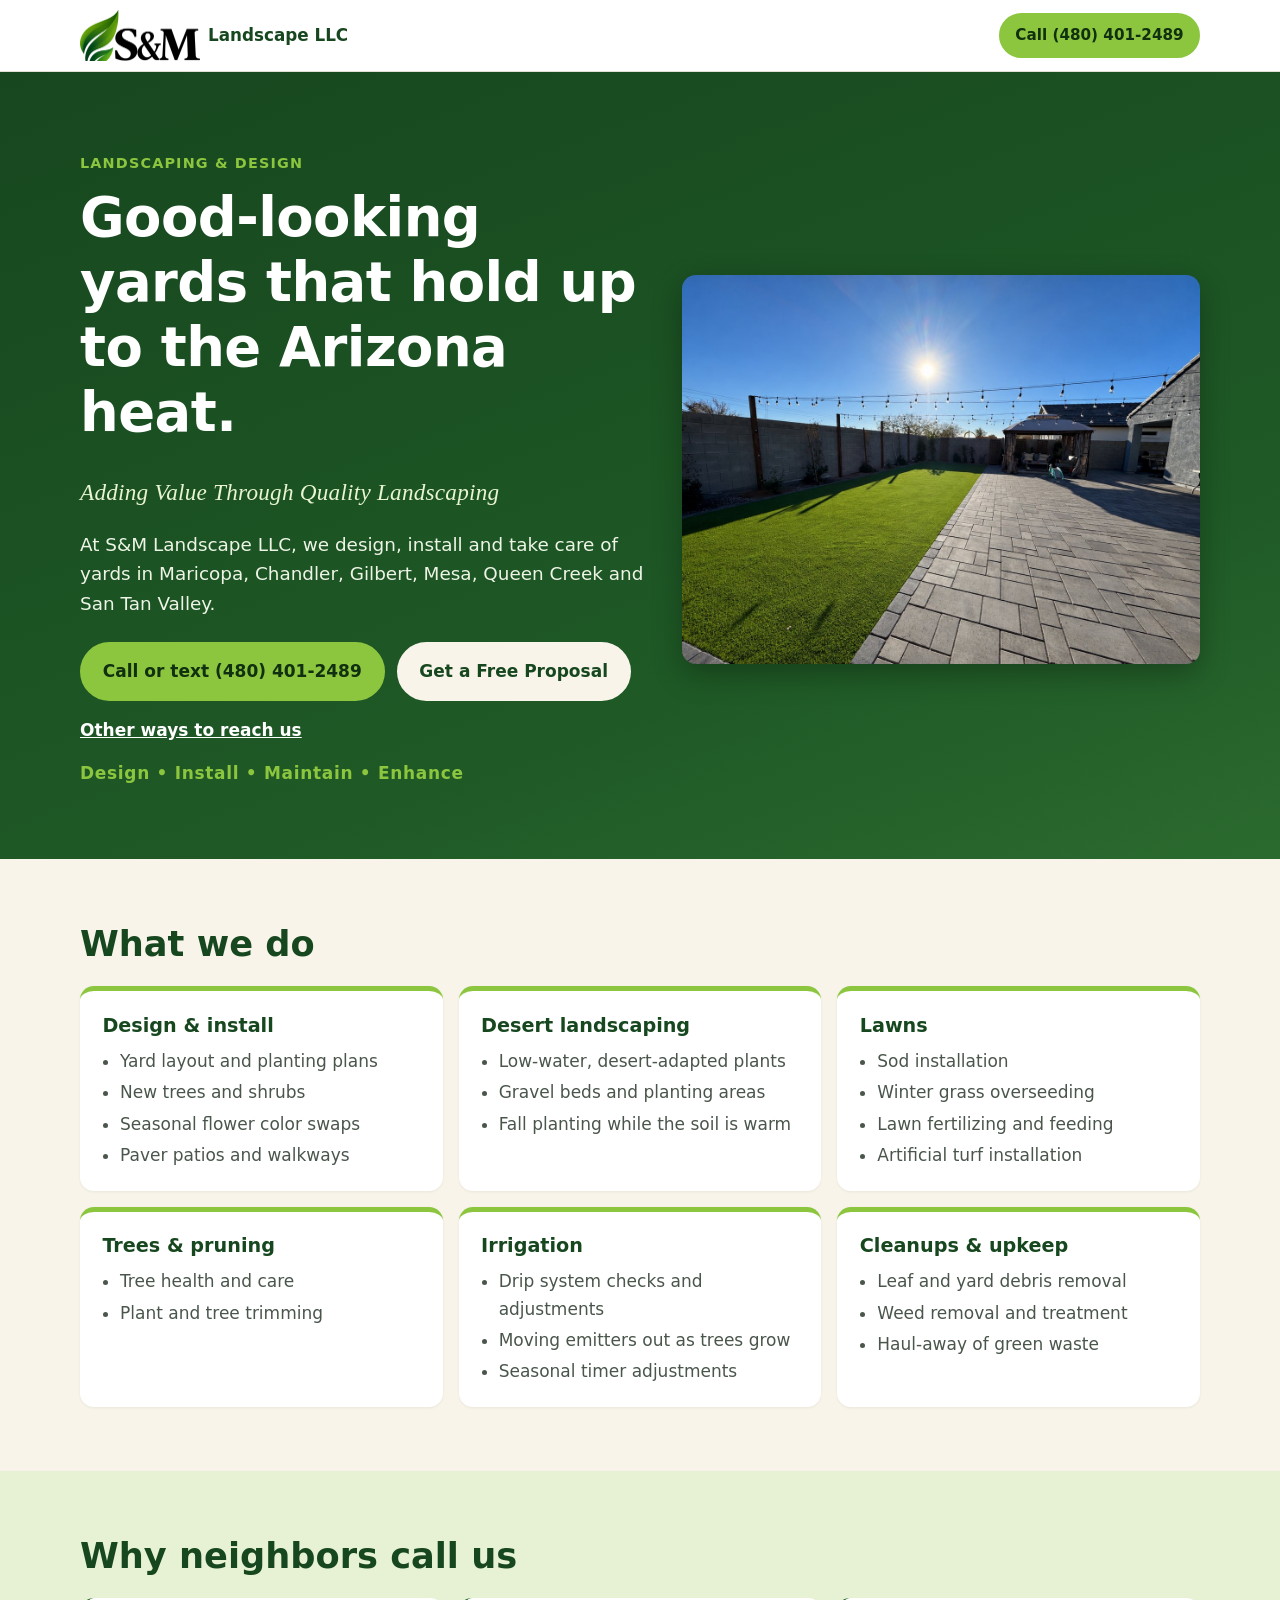
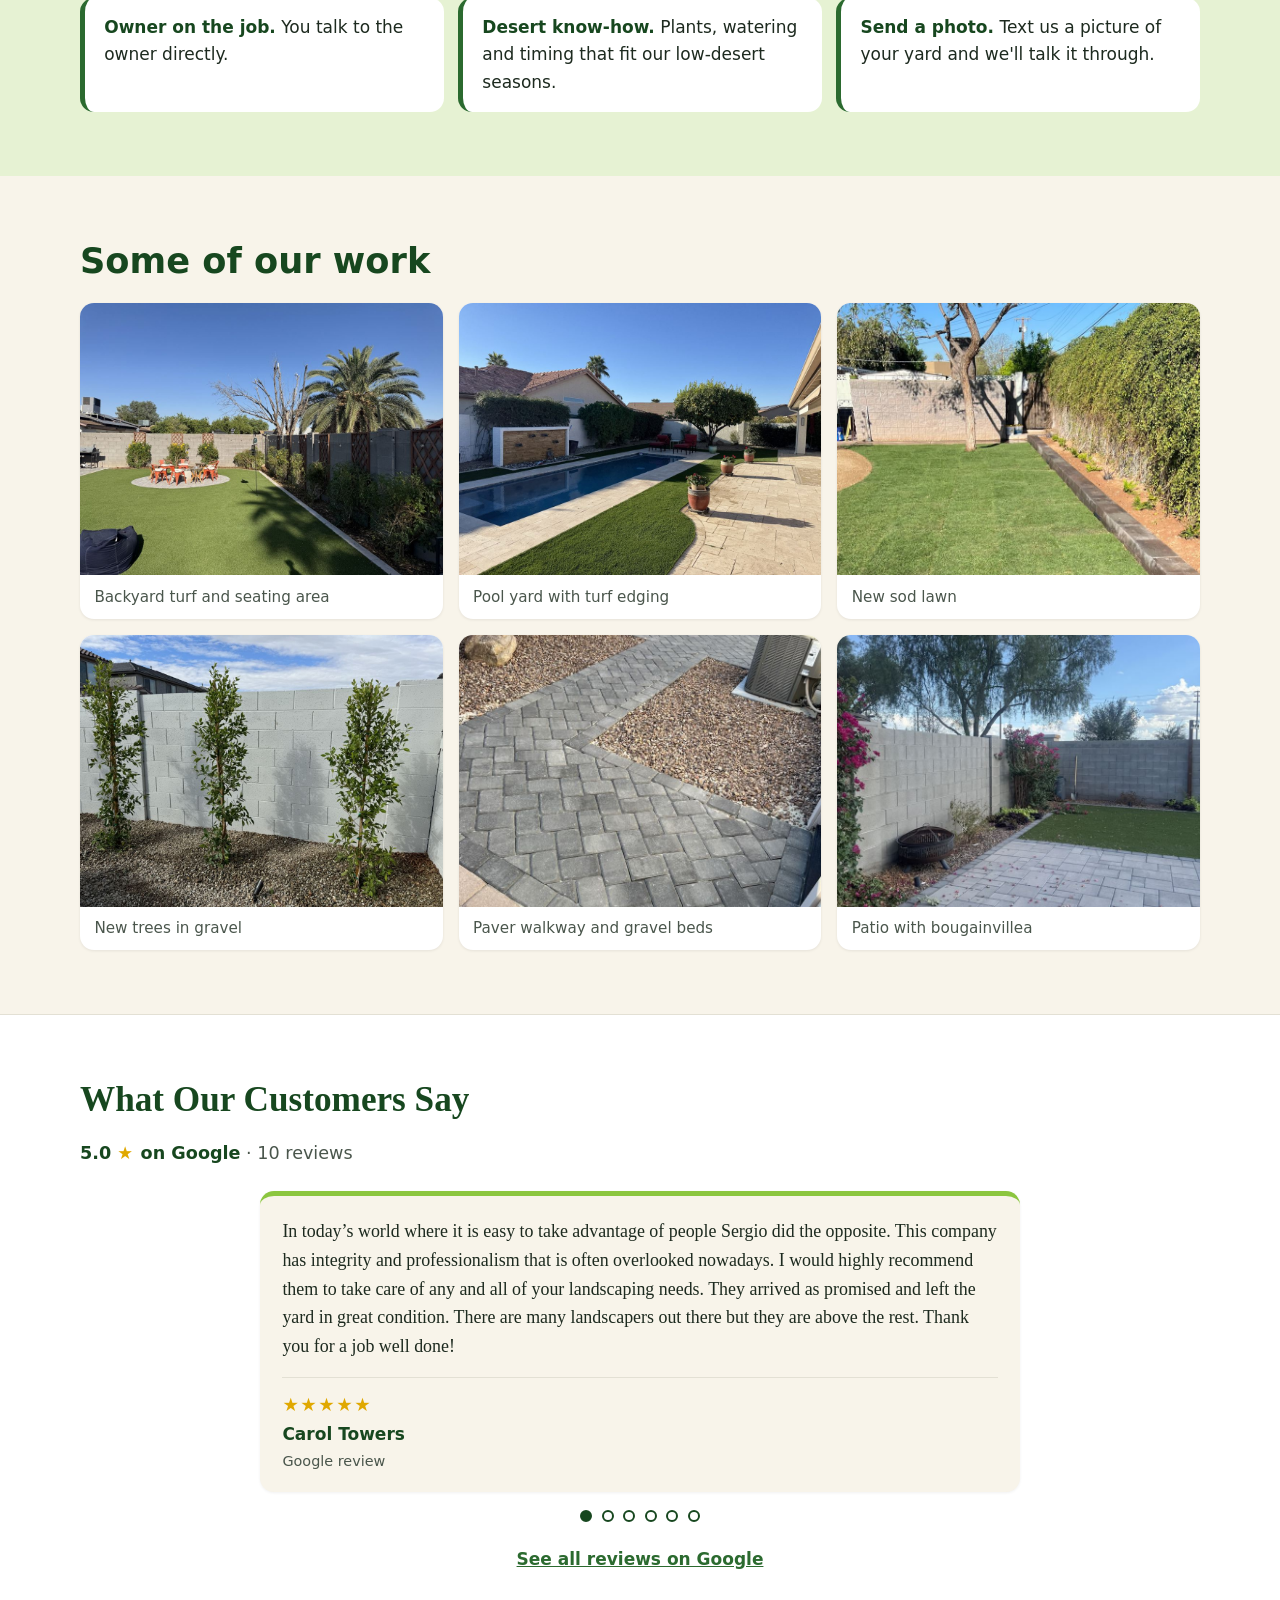
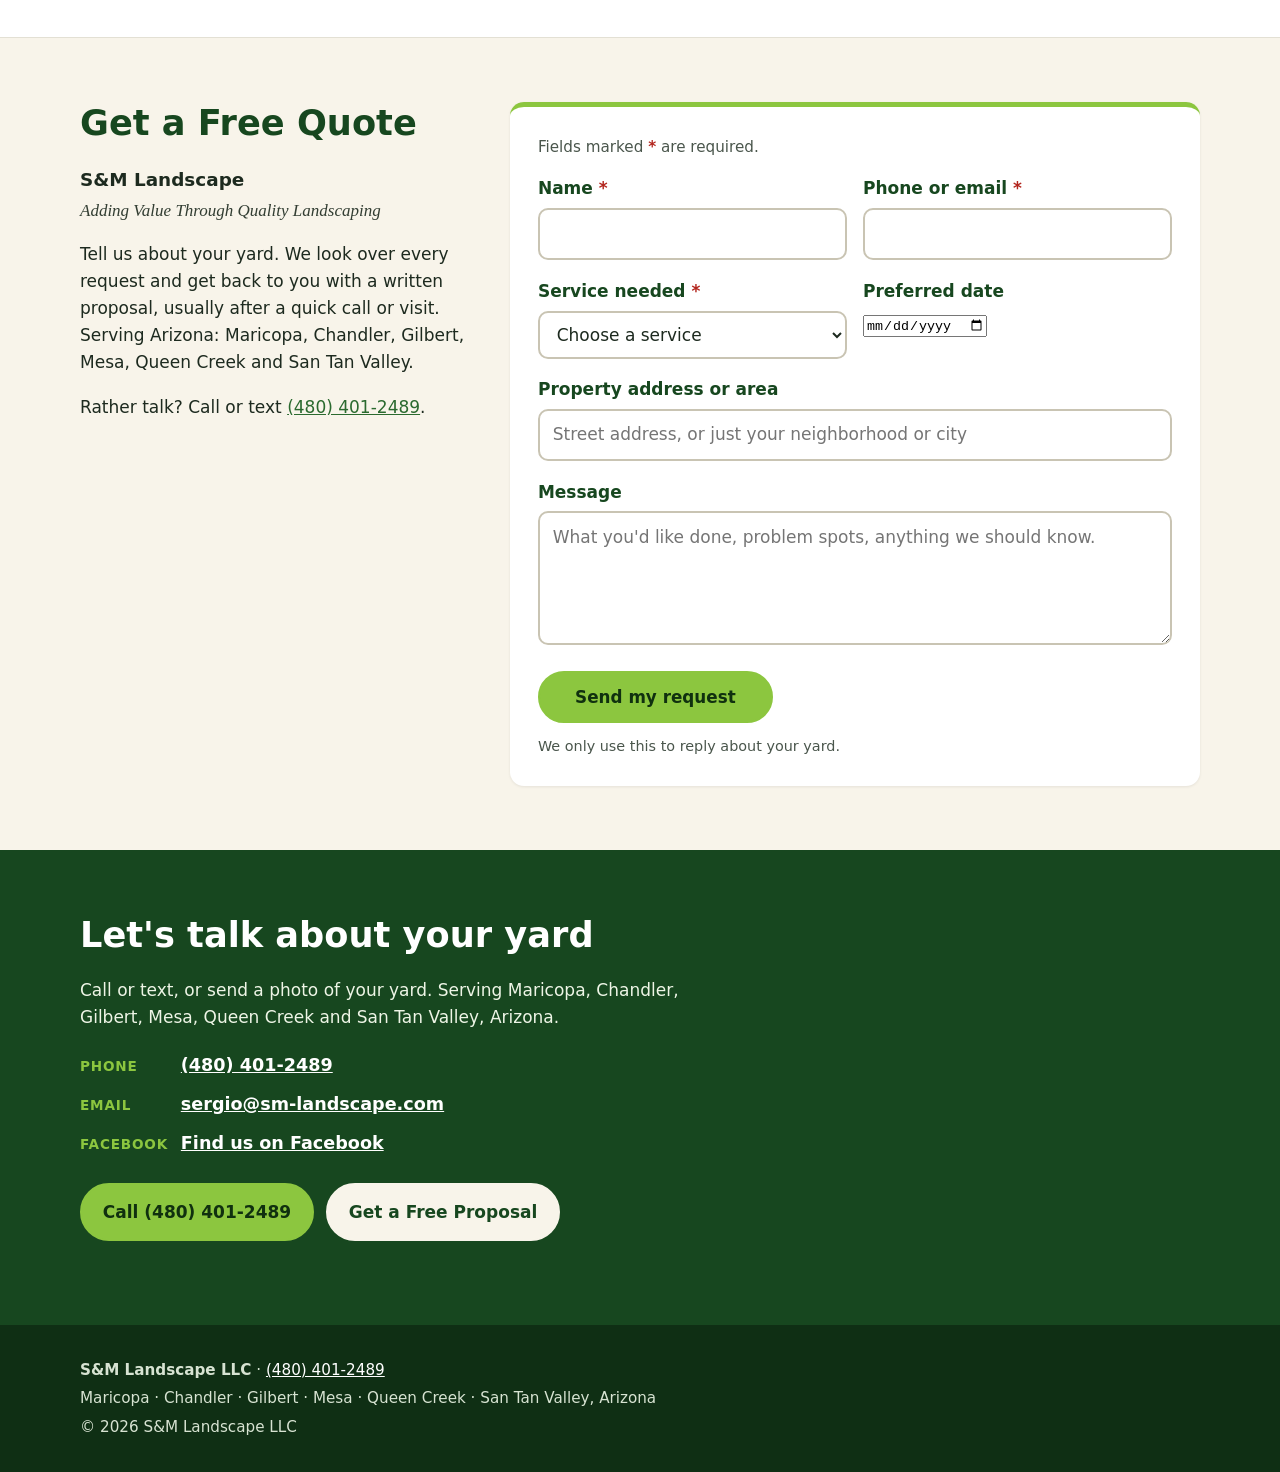
==== index.html @ 37f5d1a6 "Service list cleanup, hardscape and turf, review dates" ====
<!doctype html>
<html lang="en">
<head>
<meta charset="utf-8">
<meta name="viewport" content="width=device-width, initial-scale=1">
<title>S&amp;M Landscape LLC | Landscaping &amp; Design | Maricopa, Chandler, Gilbert, Mesa, Queen Creek, San Tan Valley AZ</title>
<meta name="description" content="S&amp;M Landscape LLC. Landscape design, installation and maintenance in Maricopa, Chandler, Gilbert, Mesa, Queen Creek and San Tan Valley, in the Phoenix area of Arizona. Call or text (480) 401-2489.">
<meta name="theme-color" content="#17471f">
<link rel="canonical" href="https://sm-landscape.com/">
<link rel="icon" href="favicon.ico" sizes="any">
<link rel="icon" type="image/png" sizes="32x32" href="favicon-32.png">
<link rel="apple-touch-icon" href="favicon-180.png">
<link rel="stylesheet" href="style.css">
<script type="application/ld+json">
{
  "@context": "https://schema.org",
  "@type": "LocalBusiness",
  "name": "S&M Landscape LLC",
  "description": "Landscaping and design: design, install, maintain and enhance.",
  "telephone": "+1-480-401-2489",
  "email": "sergio@sm-landscape.com",
  "url": "https://sm-landscape.com/",
  "logo": "https://sm-landscape.com/logo.png",
  "image": "https://sm-landscape.com/logo.png",
  "address": {"@type": "PostalAddress", "addressLocality": "Maricopa", "addressRegion": "AZ", "addressCountry": "US"},
  "areaServed": [
    {"@type": "City", "name": "Maricopa, AZ"},
    {"@type": "City", "name": "Chandler, AZ"},
    {"@type": "City", "name": "Gilbert, AZ"},
    {"@type": "City", "name": "Mesa, AZ"},
    {"@type": "City", "name": "Queen Creek, AZ"},
    {"@type": "Place", "name": "San Tan Valley, AZ"}
  ],
  "sameAs": ["https://www.facebook.com/profile.php?id=61593991062031"]
}
</script>
</head>
<body>
<a class="skip" href="#main">Skip to content</a>

<header class="topbar">
  <div class="wrap topbar-inner">
    <a class="brand" href="#top" aria-label="S&amp;M Landscape LLC, back to top">
      <img src="logo.png" alt="S&amp;M Landscape logo" width="480" height="207">
      <span class="brand-name">Landscape LLC</span>
    </a>
    <a class="btn btn-small" href="tel:+14804012489">Call (480) 401-2489</a>
  </div>
</header>

<main id="main">
  <section class="hero" id="top">
    <div class="wrap hero-grid">
      <div class="hero-text">
      <p class="eyebrow">Landscaping &amp; design</p>
      <h1>Good-looking yards that hold up to the Arizona heat.</h1>
      <p class="slogan">Adding Value Through Quality Landscaping</p>
      <p class="lead">At S&amp;M Landscape LLC, we design, install and take care of yards in Maricopa, Chandler, Gilbert, Mesa, Queen&nbsp;Creek and San&nbsp;Tan&nbsp;Valley.</p>
      <div class="cta-row">
        <a class="btn" href="tel:+14804012489">Call or text (480) 401-2489</a>
        <a class="btn btn-light" href="#proposal">Get a Free Proposal</a>
      </div>
      <p class="hero-more"><a href="#contact">Other ways to reach us</a></p>
      <p class="tagline">Design &bull; Install &bull; Maintain &bull; Enhance</p>
      </div>
      <img class="hero-img" src="backyard-string-lights.jpg" alt="Backyard with artificial turf, a large gray paver patio, string lights and a gazebo" width="1200" height="900">
    </div>
  </section>

  <section class="services" aria-labelledby="services-h">
    <div class="wrap">
      <h2 id="services-h">What we do</h2>
      <div class="cards">
        <article class="card">
          <h3>Design &amp; install</h3>
          <ul>
            <li>Yard layout and planting plans</li>
            <li>New trees and shrubs</li>
            <li>Seasonal flower color swaps</li>
            <li>Paver patios and walkways</li>
          </ul>
        </article>
        <article class="card">
          <h3>Desert landscaping</h3>
          <ul>
            <li>Low-water, desert-adapted plants</li>
            <li>Gravel beds and planting areas</li>
            <li>Fall planting while the soil is warm</li>
          </ul>
        </article>
        <article class="card">
          <h3>Lawns</h3>
          <ul>
            <li>Sod installation</li>
            <li>Winter grass overseeding</li>
            <li>Lawn fertilizing and feeding</li>
            <li>Artificial turf installation</li>
          </ul>
        </article>
        <article class="card">
          <h3>Trees &amp; pruning</h3>
          <ul>
            <li>Tree health and care</li>
            <li>Plant and tree trimming</li>
          </ul>
        </article>
        <article class="card">
          <h3>Irrigation</h3>
          <ul>
            <li>Drip system checks and adjustments</li>
            <li>Moving emitters out as trees grow</li>
            <li>Seasonal timer adjustments</li>
          </ul>
        </article>
        <article class="card">
          <h3>Cleanups &amp; upkeep</h3>
          <ul>
            <li>Leaf and yard debris removal</li>
            <li>Weed removal and treatment</li>
            <li>Haul-away of green waste</li>
          </ul>
        </article>
      </div>
    </div>
  </section>

  <section class="trust" aria-labelledby="trust-h">
    <div class="wrap">
      <h2 id="trust-h">Why neighbors call us</h2>
      <ul class="points">
        <li><strong>Owner on the job.</strong> You talk to the owner directly.</li>
        <li><strong>Desert know-how.</strong> Plants, watering and timing that fit our low-desert seasons.</li>
        <li><strong>Send a photo.</strong> Text us a picture of your yard and we'll talk it through.</li>
      </ul>
    </div>
  </section>

  <section class="work" aria-labelledby="work-h">
    <div class="wrap">
      <h2 id="work-h">Some of our work</h2>
      <ul class="gallery">
        <li><figure><img src="yard-turf-firepit.jpg" alt="Backyard with green turf, a round fire-pit seating area and planted beds along the wall" width="1000" height="750" loading="lazy"><figcaption>Backyard turf and seating area</figcaption></figure></li>
        <li><figure><img src="pool-turf.jpg" alt="Pool yard with a curved strip of turf, stone patio and potted geraniums" width="1000" height="750" loading="lazy"><figcaption>Pool yard with turf edging</figcaption></figure></li>
        <li><figure><img src="new-sod.jpg" alt="Freshly laid sod lawn next to a block border and a hedge" width="1000" height="580" loading="lazy"><figcaption>New sod lawn</figcaption></figure></li>
        <li><figure><img src="new-trees.jpg" alt="Three newly planted trees in gravel along a block wall" width="1000" height="750" loading="lazy"><figcaption>New trees in gravel</figcaption></figure></li>
        <li><figure><img src="paver-walkway.jpg" alt="Gray paver walkway with a border pattern between gravel beds" width="750" height="1000" loading="lazy"><figcaption>Paver walkway and gravel beds</figcaption></figure></li>
        <li><figure><img src="paver-patio-bougainvillea.jpg" alt="Paver patio with blooming bougainvillea and a small lawn behind" width="750" height="1000" loading="lazy"><figcaption>Patio with bougainvillea</figcaption></figure></li>
      </ul>
    </div>
  </section>

  <section class="reviews" id="reviews" aria-labelledby="reviews-h">
    <div class="wrap">
      <h2 id="reviews-h">What Our Customers Say</h2>
      <p class="reviews-summary"><span class="reviews-score">5.0 <span class="review-stars" aria-hidden="true">★</span> on Google</span> &middot; 10 reviews</p>
      <ul class="review-grid no-js" aria-live="polite">
        <li class="review">
          <figure>
            <blockquote>
            <p>In today’s world where it is easy to take advantage of people Sergio did the opposite.  This company has integrity and professionalism that is often overlooked nowadays.  I would highly recommend them to take care of any and all of your landscaping needs.  They arrived as promised and left the yard in great condition.  There are many landscapers out there but they are above the rest.  Thank you for a job well done!</p>
            </blockquote>
            <figcaption>
              <span class="review-stars" role="img" aria-label="5 out of 5 stars">★★★★★</span>
              <span class="review-name">Carol Towers</span>
              <span class="review-date">Google review</span>
            </figcaption>
          </figure>
        </li>
        <li class="review">
          <figure>
            <blockquote>
            <p>Sergio did an exceptional job with our yard, very easy to do business with, promises made and he delivered and exceeded my expectations.  I highly recommend S&amp;M Landscaping!</p>
            <p>Can’t wait for the winter lawn to come in, thank you Sergio!</p>
            </blockquote>
            <figcaption>
              <span class="review-stars" role="img" aria-label="5 out of 5 stars">★★★★★</span>
              <span class="review-name">Dave Grootegoed</span>
              <span class="review-date">Google review</span>
            </figcaption>
          </figure>
        </li>
        <li class="review">
          <figure>
            <blockquote>
            <p>Sergio does great work. I highly recommend. This company will take the time to make sure everything in your yard is running properly and done correctly.</p>
            </blockquote>
            <figcaption>
              <span class="review-stars" role="img" aria-label="5 out of 5 stars">★★★★★</span>
              <span class="review-name">Brandon Palacio</span>
              <span class="review-date">Google review</span>
            </figcaption>
          </figure>
        </li>
        <li class="review">
          <figure>
            <blockquote>
            <p>Sergio at S&amp;M Landscape is without a doubt, the best in the business.  He's very well experienced in all phases of landscaping and is adept to handle everything that is presented.  I find him to be very affordable, amicable, and beyond reproach in his business dealings. Highly recommended!!</p>
            </blockquote>
            <figcaption>
              <span class="review-stars" role="img" aria-label="5 out of 5 stars">★★★★★</span>
              <span class="review-name">Larry Ivie</span>
              <span class="review-date">Google review</span>
            </figcaption>
          </figure>
        </li>
        <li class="review">
          <figure>
            <blockquote>
            <p>I hired S&amp;M landscape to install pavers in my backyard (approx 200 square/ft). They were professional, on time, communicative, affordable, and they did outstanding work! I will be using them for all of my future landscaping projects.</p>
            </blockquote>
            <figcaption>
              <span class="review-stars" role="img" aria-label="5 out of 5 stars">★★★★★</span>
              <span class="review-name">Thomas P McDonough</span>
              <span class="review-date">Google review</span>
            </figcaption>
          </figure>
        </li>
        <li class="review">
          <figure>
            <blockquote>
            <p>Hired them to replace our old irrigation system. Reasonable prices, very responsive to messages and excellent work done.</p>
            </blockquote>
            <figcaption>
              <span class="review-stars" role="img" aria-label="5 out of 5 stars">★★★★★</span>
              <span class="review-name">Lu Han</span>
              <span class="review-date">Google review</span>
            </figcaption>
          </figure>
        </li>
      </ul>
      <div class="review-dots" aria-label="Choose a review"></div>
      <p class="reviews-more"><a href="https://www.google.com/maps/place/S%26M+landscape/@34.1680349,-111.9307474,7z/data=!4m8!3m7!1s0xa1b921cea5fc3849:0x9437e1bdff8fa29d!8m2!3d34.168035!4d-111.9307474!9m1!1b1!16s%2Fg%2F11yf7q633j" target="_blank" rel="noopener">See all reviews on Google</a></p>
    </div>
  </section>

  <section class="proposal" id="proposal" aria-labelledby="proposal-h">
    <div class="wrap proposal-grid">
      <div class="proposal-intro">
        <h2 id="proposal-h">Get a Free Quote</h2>
        <p class="form-brand">S&amp;M Landscape</p>
        <p class="form-slogan">Adding Value Through Quality Landscaping</p>
        <p>Tell us about your yard. We look over every request and get back to you with a written proposal, usually after a quick call or visit. Serving Arizona: Maricopa, Chandler, Gilbert, Mesa, Queen&nbsp;Creek and San&nbsp;Tan&nbsp;Valley.</p>
        <p>Rather talk? Call or text <a href="tel:+14804012489">(480) 401-2489</a>.</p>
      </div>
      <form class="pform" action="https://formsubmit.co/sergio@sm-landscape.com" method="POST" aria-describedby="req-note">
        <input type="hidden" name="_subject" value="New quote request from sm-landscape.com">
        <input type="hidden" name="_template" value="table">
        <input type="hidden" name="_next" value="http://sm-landscape.com/thanks.html">
        <input type="text" name="_honey" style="display:none" tabindex="-1" autocomplete="off">
        <p id="req-note" class="req-note">Fields marked <span class="req" aria-hidden="true">*</span> are required.</p>
        <div class="field-row">
          <div class="field">
            <label for="f-name">Name <span class="req" aria-hidden="true">*</span></label>
            <input id="f-name" name="Name" type="text" autocomplete="name" required>
          </div>
          <div class="field">
            <label for="f-contact">Phone or email <span class="req" aria-hidden="true">*</span></label>
            <input id="f-contact" name="Phone or email" type="text" autocomplete="tel" required>
          </div>
        </div>
        <div class="field-row">
          <div class="field">
            <label for="f-service">Service needed <span class="req" aria-hidden="true">*</span></label>
            <select id="f-service" name="Service needed" required>
              <option value="">Choose a service</option>
              <option>Lawn care</option>
              <option>Landscaping</option>
              <option>Irrigation</option>
              <option>Hardscaping</option>
              <option>More than one / not sure</option>
            </select>
          </div>
          <div class="field">
            <label for="f-date">Preferred date</label>
            <input id="f-date" name="Preferred date" type="date">
          </div>
        </div>
        <div class="field">
          <label for="f-address">Property address or area</label>
          <input id="f-address" name="Property address or area" type="text" autocomplete="street-address" placeholder="Street address, or just your neighborhood or city">
        </div>
        <div class="field">
          <label for="f-message">Message</label>
          <textarea id="f-message" name="Message" rows="4" placeholder="What you'd like done, problem spots, anything we should know."></textarea>
        </div>
        <button class="btn btn-submit" type="submit">Send my request</button>
        <p class="privacy">We only use this to reply about your yard.</p>
      </form>
    </div>
  </section>

  <section class="contact" id="contact" aria-labelledby="contact-h">
    <div class="wrap">
      <h2 id="contact-h">Let's talk about your yard</h2>
      <p>Call or text, or send a photo of your yard. Serving Maricopa, Chandler, Gilbert, Mesa, Queen&nbsp;Creek and San&nbsp;Tan&nbsp;Valley, Arizona.</p>
      <ul class="contact-list">
        <li><span class="label">Phone</span> <a href="tel:+14804012489">(480) 401-2489</a></li>
        <li><span class="label">Email</span> <a href="mailto:sergio@sm-landscape.com">sergio@sm-landscape.com</a></li>
        <li><span class="label">Facebook</span> <a href="https://www.facebook.com/profile.php?id=61593991062031" rel="noopener">Find us on Facebook</a></li>
      </ul>
      <div class="cta-row">
        <a class="btn" href="tel:+14804012489">Call (480) 401-2489</a>
        <a class="btn btn-light" href="#proposal">Get a Free Proposal</a>
      </div>
    </div>
  </section>
</main>

<footer class="footer">
  <div class="wrap">
    <p><strong>S&amp;M Landscape LLC</strong> &middot; <a href="tel:+14804012489">(480) 401-2489</a></p>
    <p>Maricopa &middot; Chandler &middot; Gilbert &middot; Mesa &middot; Queen&nbsp;Creek &middot; San&nbsp;Tan&nbsp;Valley, Arizona</p>
    <p>&copy; 2026 S&amp;M Landscape LLC</p>
  </div>
</footer>
<script>
(function(){var g=document.querySelector('.review-grid');if(!g)return;var items=g.querySelectorAll('.review');var dots=document.querySelector('.review-dots');if(items.length<2)return;g.classList.remove('no-js');var i=0,t;function show(n){items[i].classList.remove('is-active');dots.children[i].removeAttribute('aria-current');i=(n+items.length)%items.length;items[i].classList.add('is-active');dots.children[i].setAttribute('aria-current','true');}
items.forEach(function(it,k){var b=document.createElement('button');b.type='button';b.setAttribute('aria-label','Show review '+(k+1));b.onclick=function(){show(k);start();};dots.appendChild(b);});
items[0].classList.add('is-active');dots.children[0].setAttribute('aria-current','true');
function start(){clearInterval(t);t=setInterval(function(){show(i+1);},7000);}
g.addEventListener('mouseenter',function(){clearInterval(t);});g.addEventListener('mouseleave',start);start();})();
</script>
</body>
</html>
---- style.css ----
:root{--green:#17471f;--green-2:#2b6a2f;--lime:#8cc63f;--lime-soft:#e6f2d3;--cream:#f8f4ea;--ink:#1d2a1f;--muted:#4a564c;--radius:14px}
*,*::before,*::after{box-sizing:border-box}
html{scroll-behavior:smooth}
body{margin:0;font-family:system-ui,-apple-system,"Segoe UI",Roboto,Helvetica,Arial,sans-serif;font-size:1.0625rem;line-height:1.6;color:var(--ink);background:var(--cream)}
img{max-width:100%;height:auto;display:block}
a{color:var(--green-2)}
a:focus-visible,.btn:focus-visible{outline:3px solid var(--lime);outline-offset:3px}
.wrap{width:min(1120px,100% - 2.5rem);margin-inline:auto}
.skip{position:absolute;left:-999px;top:0;background:#fff;padding:.5rem 1rem;z-index:10}
.skip:focus{left:1rem;top:1rem}
h1,h2,h3{line-height:1.2;color:var(--green);margin:0 0 .6em}
h1{font-size:clamp(2rem,6vw,3.4rem);letter-spacing:-.01em}
h2{font-size:clamp(1.6rem,4vw,2.2rem)}
h3{font-size:1.2rem}

/* top bar */
.topbar{background:#fff;border-bottom:1px solid #e3e0d4;position:sticky;top:0;z-index:5}
.topbar-inner{display:flex;align-items:center;justify-content:space-between;gap:1rem;padding:.6rem 0}
.brand{display:flex;align-items:center;gap:.5rem;text-decoration:none;color:var(--ink)}
.brand img{width:96px;height:auto}
.brand-name{font-weight:700;font-size:1.05rem;color:var(--green)}

/* buttons */
.btn{display:inline-block;background:var(--lime);color:#10300f;font-weight:700;text-decoration:none;padding:.85rem 1.3rem;border-radius:999px;border:2px solid var(--lime);text-align:center}
.btn:hover{background:#9fd655;border-color:#9fd655}
.btn-small{padding:.5rem .9rem;font-size:.95rem;white-space:nowrap}
.btn-ghost{background:transparent;color:#fff;border-color:rgba(255,255,255,.75)}
.btn-ghost:hover{background:rgba(255,255,255,.12);border-color:#fff}

/* hero */
.hero{background:linear-gradient(160deg,var(--green) 0%,#1f5a26 70%,var(--green-2) 100%);color:#fff;padding:3.5rem 0 3rem}
.hero h1{color:#fff;max-width:18ch}
.hero-grid{display:grid;gap:2rem;align-items:center}
.hero-img{border-radius:var(--radius);box-shadow:0 10px 30px rgba(0,0,0,.3);aspect-ratio:4/3;object-fit:cover;width:100%}
.eyebrow{color:var(--lime);font-weight:700;text-transform:uppercase;letter-spacing:.08em;font-size:.9rem;margin:0 0 .6rem}
.lead{font-size:1.15rem;max-width:42rem;color:#eef5e6}
.cta-row{display:flex;flex-wrap:wrap;gap:.75rem;margin:1.5rem 0 1.25rem}
.slogan{font-family:Georgia,"Times New Roman",serif;font-style:italic;font-size:1.45rem;color:#e8f5d0;margin:-.25rem 0 1rem;letter-spacing:.01em}
.tagline{color:var(--lime);font-weight:600;letter-spacing:.04em;margin:0}

/* sections */
section{padding:3rem 0}
.cards{display:grid;gap:1rem;grid-template-columns:1fr}
.card{background:#fff;border-radius:var(--radius);padding:1.4rem 1.4rem 1.1rem;border-top:5px solid var(--lime);box-shadow:0 1px 3px rgba(0,0,0,.06)}
.card ul{margin:0;padding-left:1.1rem;color:var(--muted)}
.card li{margin:.25rem 0}

.trust{background:var(--lime-soft)}
.points{list-style:none;margin:0;padding:0;display:grid;gap:.9rem;grid-template-columns:1fr}
.badge{display:inline-block;max-width:100%;line-height:1.4;border-radius:12px !important;background:var(--green);color:#fff;font-weight:700;padding:.5rem 1rem;border-radius:999px;margin:0 0 1.2rem;letter-spacing:.02em}
.points li{background:#fff;border-radius:var(--radius);padding:1rem 1.2rem;border-left:5px solid var(--green-2)}
.points strong{color:var(--green)}

.gallery{list-style:none;margin:0;padding:0;display:grid;gap:1rem;grid-template-columns:1fr}
.gallery figure{margin:0;background:#fff;border-radius:var(--radius);overflow:hidden;box-shadow:0 1px 3px rgba(0,0,0,.08)}
.gallery img{width:100%;aspect-ratio:4/3;object-fit:cover}
.gallery figcaption{padding:.6rem .9rem;font-size:.95rem;color:var(--muted)}

.contact{background:var(--green);color:#fff}
.contact h2{color:#fff}
.contact p{color:#eef5e6;max-width:40rem}
.contact-list{list-style:none;padding:0;margin:1.2rem 0 1.6rem;display:grid;gap:.7rem}
.contact-list li{display:flex;flex-wrap:wrap;gap:.25rem .8rem;align-items:baseline}
.contact-list a{color:#fff;font-weight:600;font-size:1.1rem;overflow-wrap:anywhere}
.label{display:inline-block;min-width:5.5rem;color:var(--lime);font-weight:700;text-transform:uppercase;font-size:.85rem;letter-spacing:.06em}

.footer{background:#0f2f14;color:#d7e3d2;padding:1.8rem 0;font-size:.95rem}
.footer p{margin:.25rem 0}
.footer a{color:#fff}

@media (min-width:640px){
  .cards{grid-template-columns:repeat(2,1fr)}
  .points{grid-template-columns:repeat(2,1fr)}
  .gallery{grid-template-columns:repeat(2,1fr)}
  .brand img{width:120px}
}
@media (min-width:1000px){
  .hero{padding:5rem 0 4.5rem}
  .cards{grid-template-columns:repeat(3,1fr)}
  .points{grid-template-columns:repeat(3,1fr)}
  .hero-grid{grid-template-columns:1.1fr 1fr}
  .gallery{grid-template-columns:repeat(3,1fr)}
  section{padding:4rem 0}
}
@media (max-width:480px){.brand-name{display:none}}
@media (max-width:360px){.btn-small{font-size:.85rem;padding:.45rem .7rem}}
a[href^="tel:"]{white-space:nowrap}
@media (prefers-reduced-motion:reduce){html{scroll-behavior:auto}}

/* proposal buttons */
.btn-light{background:var(--cream);border-color:var(--cream);color:var(--green)}
.btn-light:hover{background:#fff;border-color:#fff}
.hero-more{margin:-.25rem 0 1rem}
.hero-more a{color:#fff;font-weight:600}

/* proposal section (mockup form) */
.proposal{background:var(--cream);border-top:1px solid #e3e0d4}
.proposal-grid{display:grid;gap:1.5rem}
.proposal-intro p{max-width:34rem}
.mockup-note{display:inline-block;font-size:.85rem;color:var(--muted);background:#efeadb;border:1px dashed #b9b29c;border-radius:8px;padding:.25rem .6rem}
.pform{background:#fff;border-radius:var(--radius);border-top:5px solid var(--lime);box-shadow:0 1px 3px rgba(0,0,0,.08);padding:1.25rem}
.req-note{margin:0 0 1rem;font-size:.95rem;color:var(--muted)}
.req{color:#b3261e;font-weight:700}
.opt{font-weight:400;color:var(--muted);font-size:.92rem}
.field-row{display:grid;gap:0 1rem;grid-template-columns:1fr}
.field{margin:0 0 1.1rem;min-width:0}
.field label,.checks legend{display:block;font-weight:700;color:var(--green);margin-bottom:.35rem}
.pform input[type=text],.pform input[type=tel],.pform input[type=email],.pform select,.pform textarea{width:100%;min-height:48px;font:inherit;color:var(--ink);background:#fff;border:2px solid #c9c4b3;border-radius:10px;padding:.65rem .8rem}
.pform textarea{min-height:7rem;resize:vertical}
.pform input:focus-visible,.pform select:focus-visible,.pform textarea:focus-visible{outline:3px solid var(--lime);outline-offset:1px;border-color:var(--green-2)}
.pform input[type=file]{display:block;width:100%;max-width:100%;font:inherit;padding:.6rem;border:2px dashed #c9c4b3;border-radius:10px;background:var(--cream);min-height:48px}
.checks{border:0;padding:0}
.check-grid{display:grid;gap:.5rem;grid-template-columns:1fr 1fr}
.check{display:flex;align-items:center;gap:.6rem;min-height:48px;padding:.4rem .7rem;border:2px solid #e3e0d4;border-radius:10px;font-weight:500;color:var(--ink);cursor:pointer;margin:0 !important}
.check input{width:1.3rem;height:1.3rem;accent-color:var(--green-2);flex:none}
.check:has(input:checked){border-color:var(--green-2);background:var(--lime-soft)}
.hint{margin:.35rem 0 0;font-size:.9rem;color:var(--muted)}
.btn-submit{width:100%;font-size:1.05rem;min-height:52px;cursor:pointer;font-family:inherit}
.privacy{margin:.75rem 0 0;font-size:.9rem;color:var(--muted);text-align:center}
@media (min-width:640px){
  .field-row{grid-template-columns:1fr 1fr}
  .check-grid{grid-template-columns:repeat(3,1fr)}
  .pform{padding:1.75rem}
}
@media (min-width:1000px){
  .proposal-grid{grid-template-columns:1fr 1.7fr;align-items:start}
  .proposal-intro{position:sticky;top:6rem}
  .btn-submit{width:auto;padding-inline:2.2rem}
  .privacy{text-align:left}
}
.check-grid label.check{display:flex;margin:0;font-weight:500;color:var(--ink)}
.proposal-grid{grid-template-columns:minmax(0,1fr)}
.check-grid{grid-template-columns:repeat(2,minmax(0,1fr))}
.check{overflow-wrap:normal}
@media (min-width:640px){.check-grid{grid-template-columns:repeat(3,minmax(0,1fr))}}
@media (min-width:1000px){.proposal-grid{grid-template-columns:minmax(0,1fr) minmax(0,1.7fr)}}
@media (max-width:479px){.check-grid{grid-template-columns:minmax(0,1fr)}}
@media (min-width:480px) and (max-width:639px){.check-grid{grid-template-columns:repeat(2,minmax(0,1fr))}}
.form-brand{font-weight:700;font-size:1.15rem;margin:.25rem 0 0}
.form-slogan{font-family:Georgia,"Times New Roman",serif;font-style:italic;margin:.1rem 0 1rem;opacity:.9}

/* reviews */
.reviews{background:#fff;border-top:1px solid #e3e0d4}
.reviews h2{font-family:Georgia,"Times New Roman",serif}
.reviews-summary{margin:-.2rem 0 1.5rem;font-size:1.1rem;color:var(--muted)}
.reviews-score{font-weight:700;color:var(--green)}
.review-stars{color:#e0a800;letter-spacing:.08em}
.review-grid{list-style:none;margin:0 auto;padding:0;display:grid;grid-template-columns:minmax(0,1fr);max-width:760px}
.review-grid .review{grid-area:1/1;opacity:0;visibility:hidden;transition:opacity .8s ease,visibility .8s}
.review-grid .review.is-active{opacity:1;visibility:visible}
.review-grid.no-js .review{grid-area:auto;opacity:1;visibility:visible;margin-bottom:1rem}
.review-grid .review blockquote{font-size:1.12rem}
.review-dots{display:flex;justify-content:center;gap:.6rem;margin:1.1rem 0 0}
.review-dots button{width:12px;height:12px;border-radius:50%;border:2px solid var(--green);background:transparent;padding:0;cursor:pointer}
.review-dots button[aria-current="true"]{background:var(--green)}
.reviews .reviews-more{text-align:center}
@media (prefers-reduced-motion:reduce){.review-grid .review{transition:none}}
.review figure{margin:0;height:100%;display:flex;flex-direction:column;background:var(--cream);border-radius:var(--radius);border-top:5px solid var(--lime);padding:1.3rem 1.4rem 1.2rem;box-shadow:0 1px 3px rgba(0,0,0,.06)}
.review blockquote{margin:0 0 1rem;flex:1;font-family:Georgia,"Times New Roman",serif;font-size:1.02rem;line-height:1.6;color:var(--ink)}
.review blockquote p{margin:0 0 .8em}
.review blockquote p:last-child{margin-bottom:0}
.review figcaption{display:flex;flex-direction:column;gap:.1rem;border-top:1px solid #e3e0d4;padding-top:.8rem}
.review .review-stars{font-size:1.15rem}
.review-name{font-weight:700;color:var(--green)}
.review-date{font-size:.9rem;color:var(--muted)}
.reviews-more{margin:1.5rem 0 0}
.reviews-more a{font-weight:700}
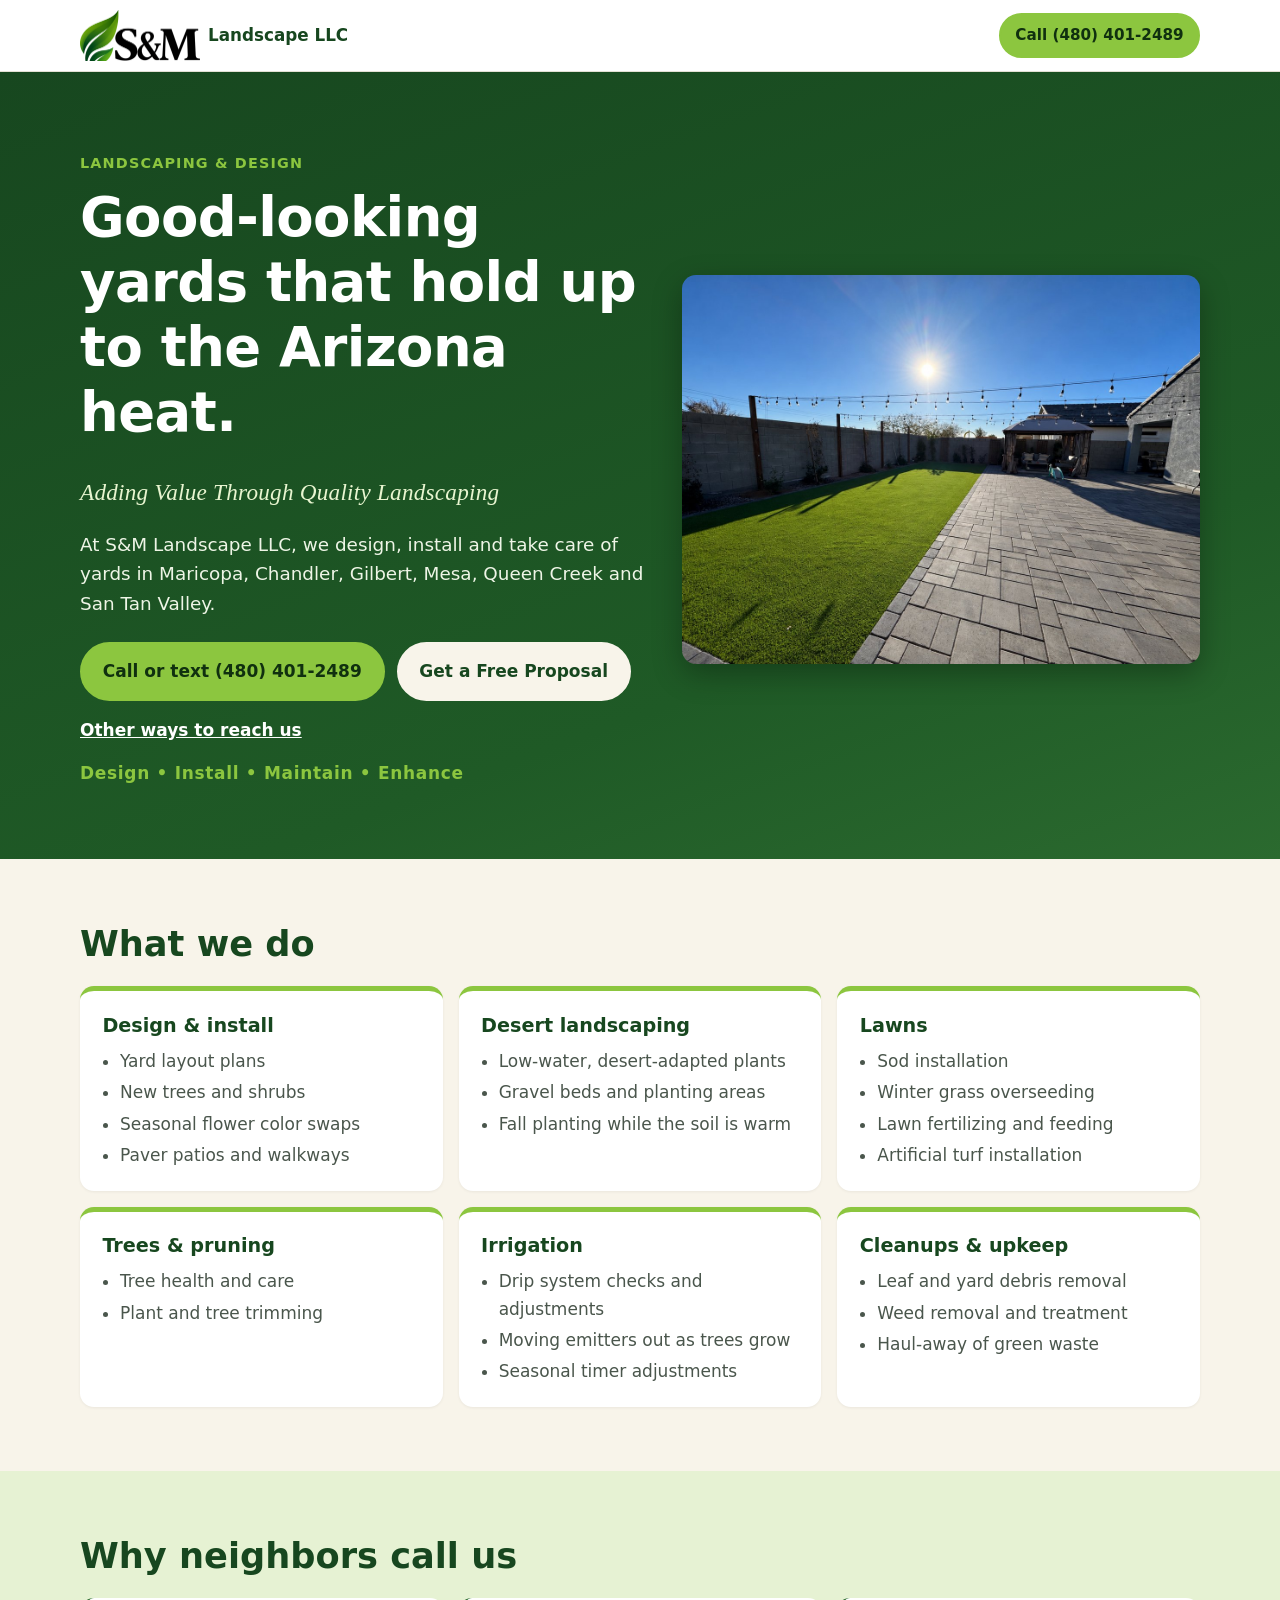
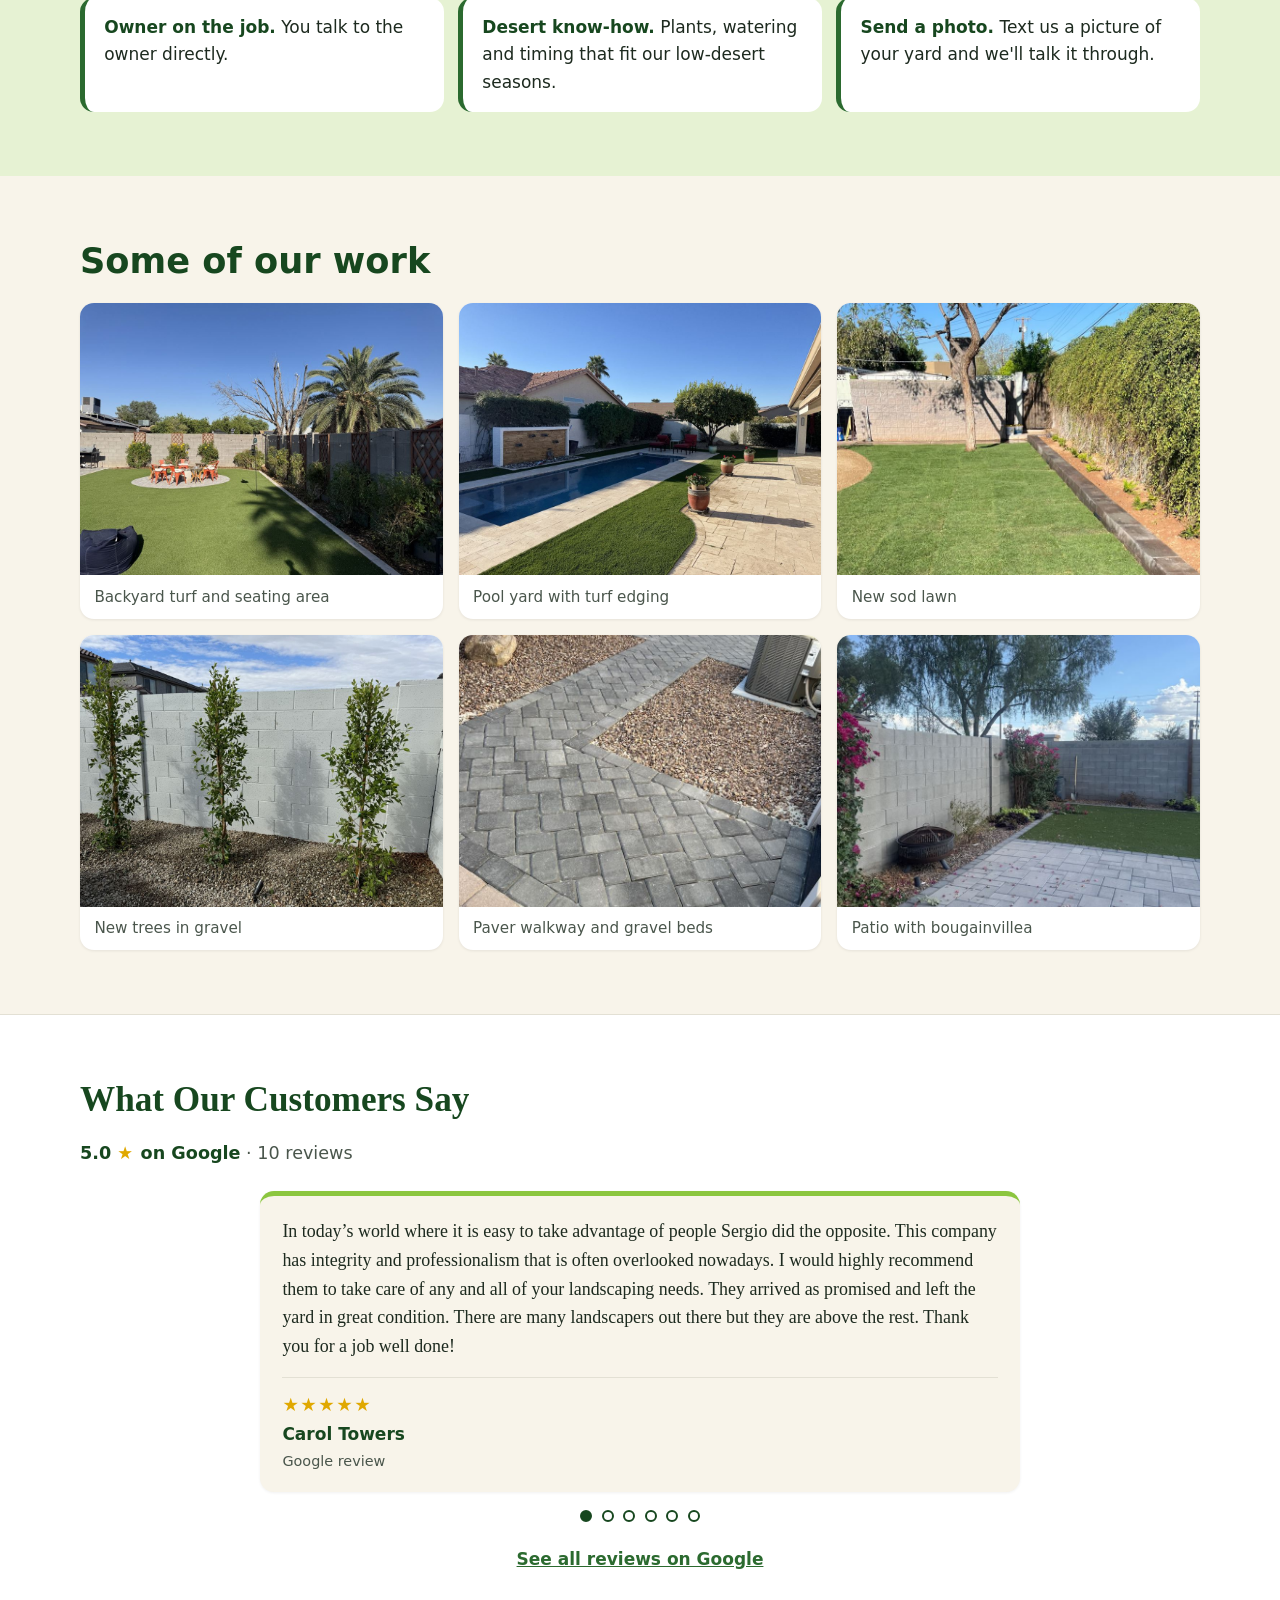
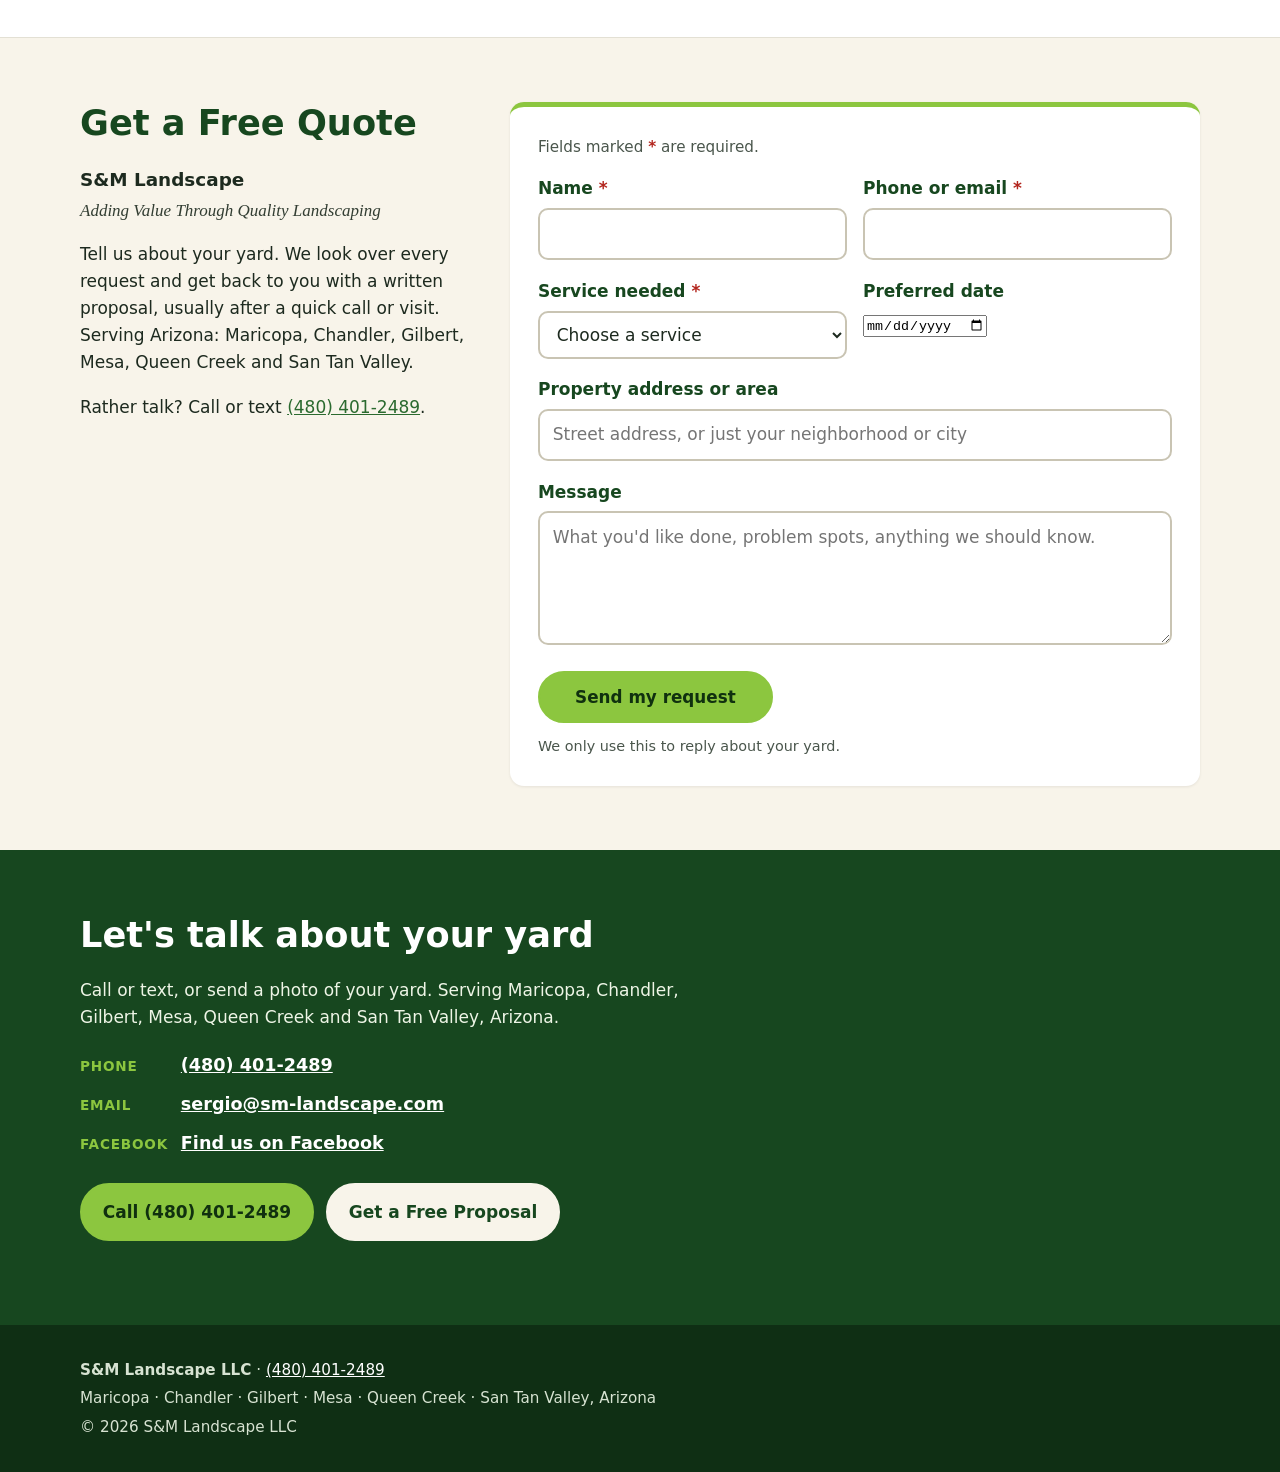
==== commit cb55131a: "Yard layout plans" ====
--- a/index.html
+++ b/index.html
@@ -74,7 +74,7 @@
         <article class="card">
           <h3>Design &amp; install</h3>
           <ul>
-            <li>Yard layout and planting plans</li>
+            <li>Yard layout plans</li>
             <li>New trees and shrubs</li>
             <li>Seasonal flower color swaps</li>
             <li>Paver patios and walkways</li>
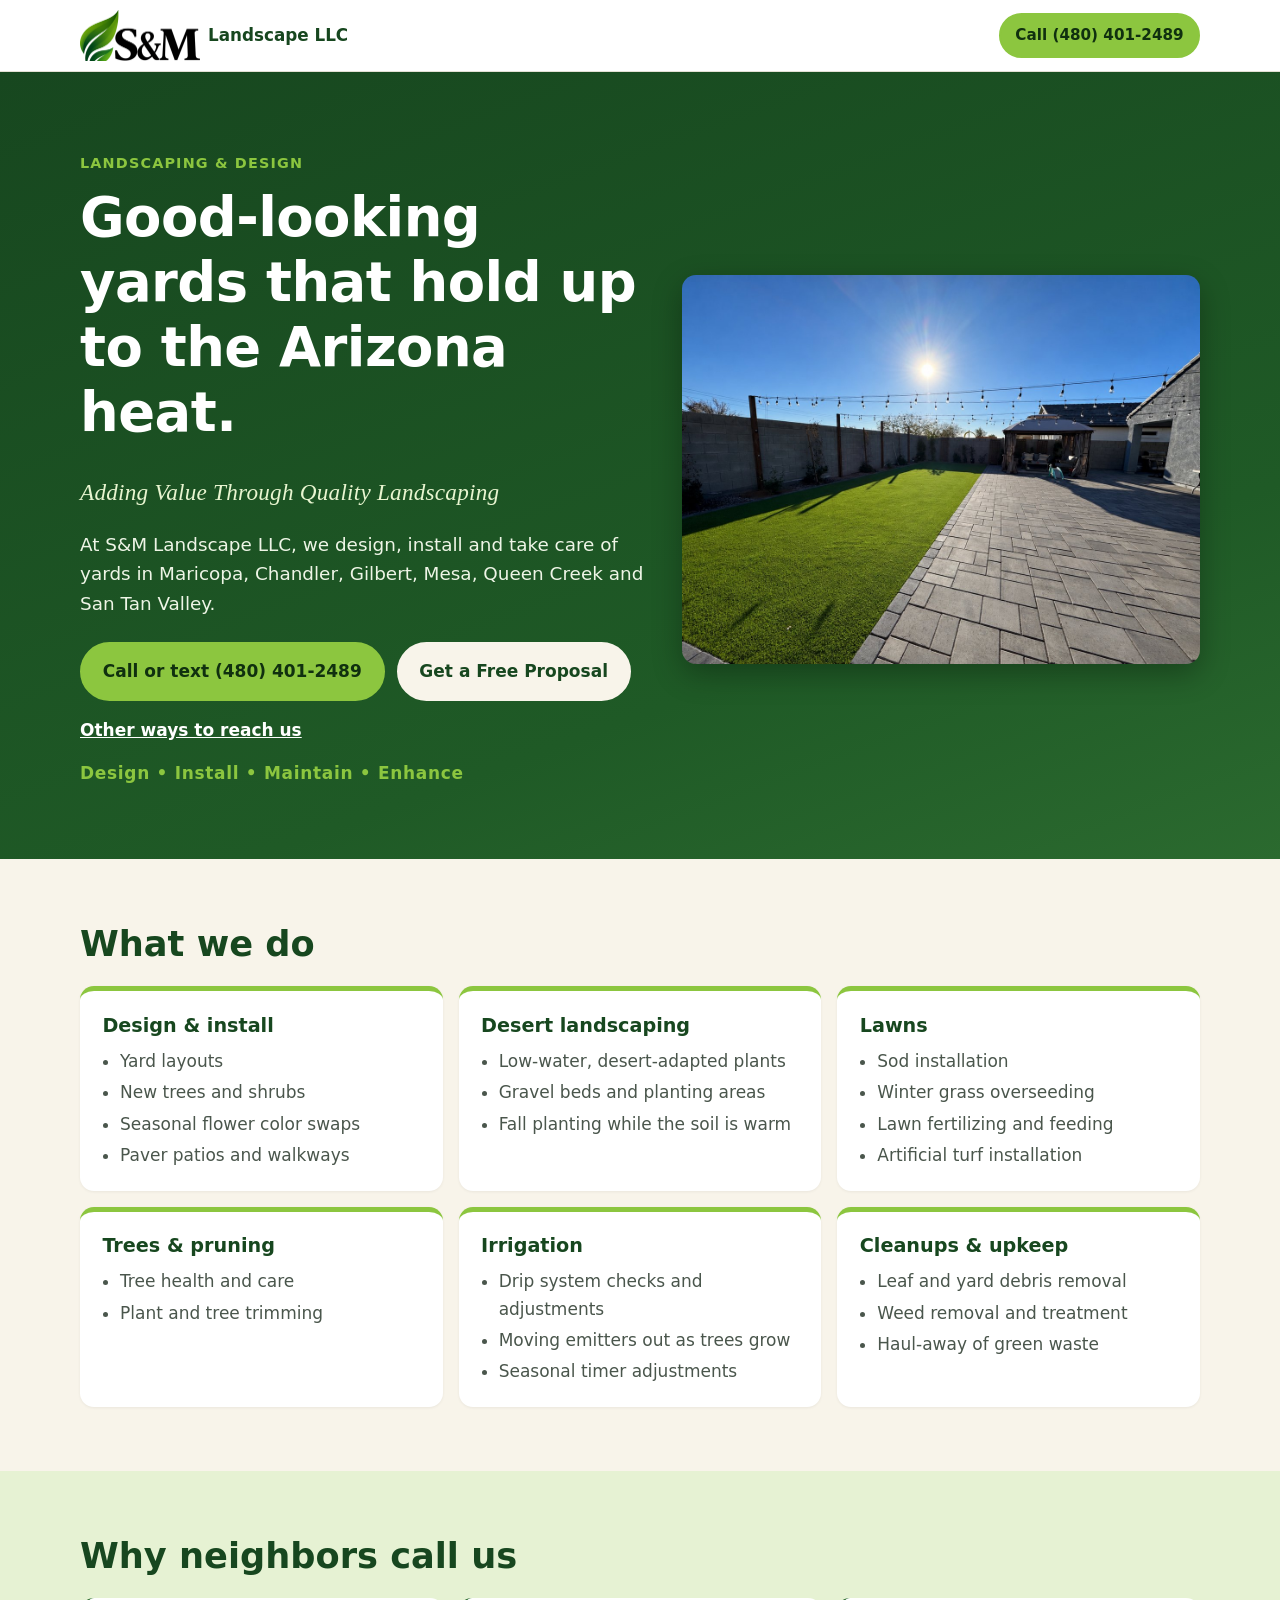
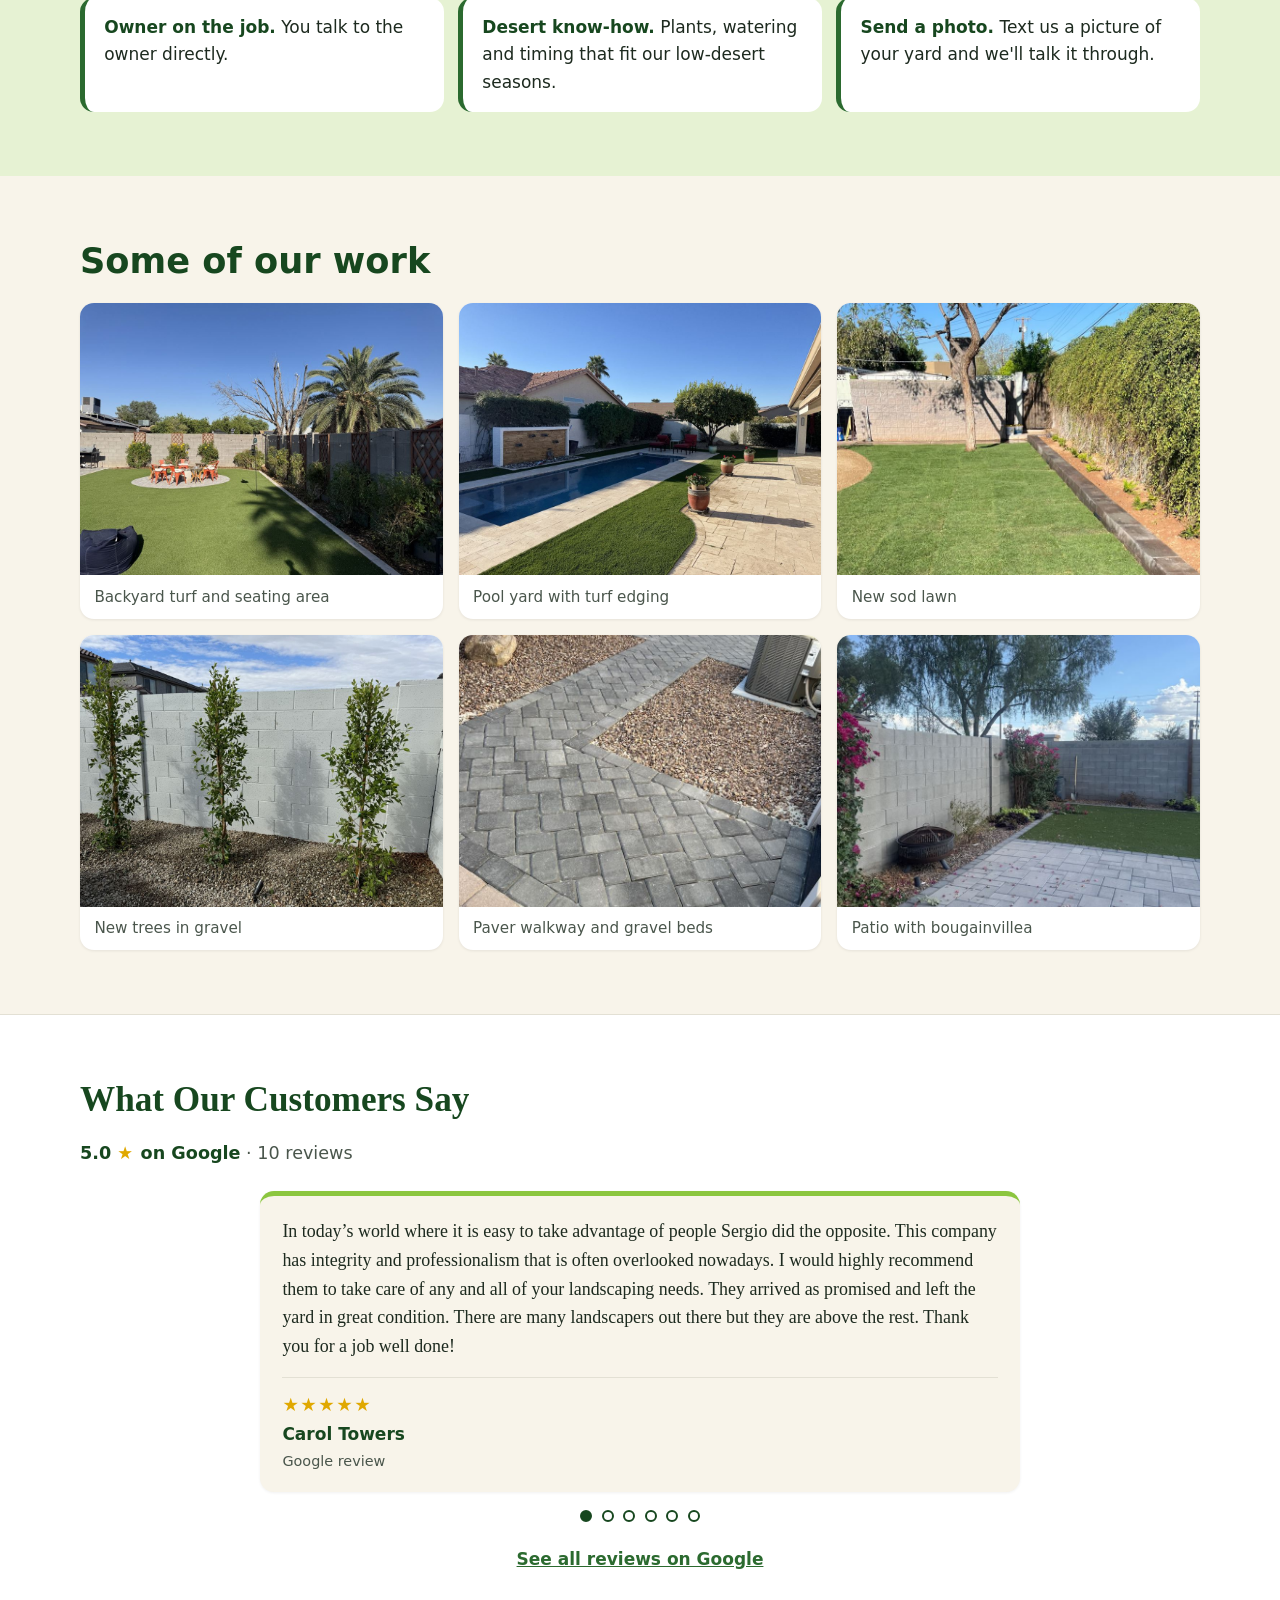
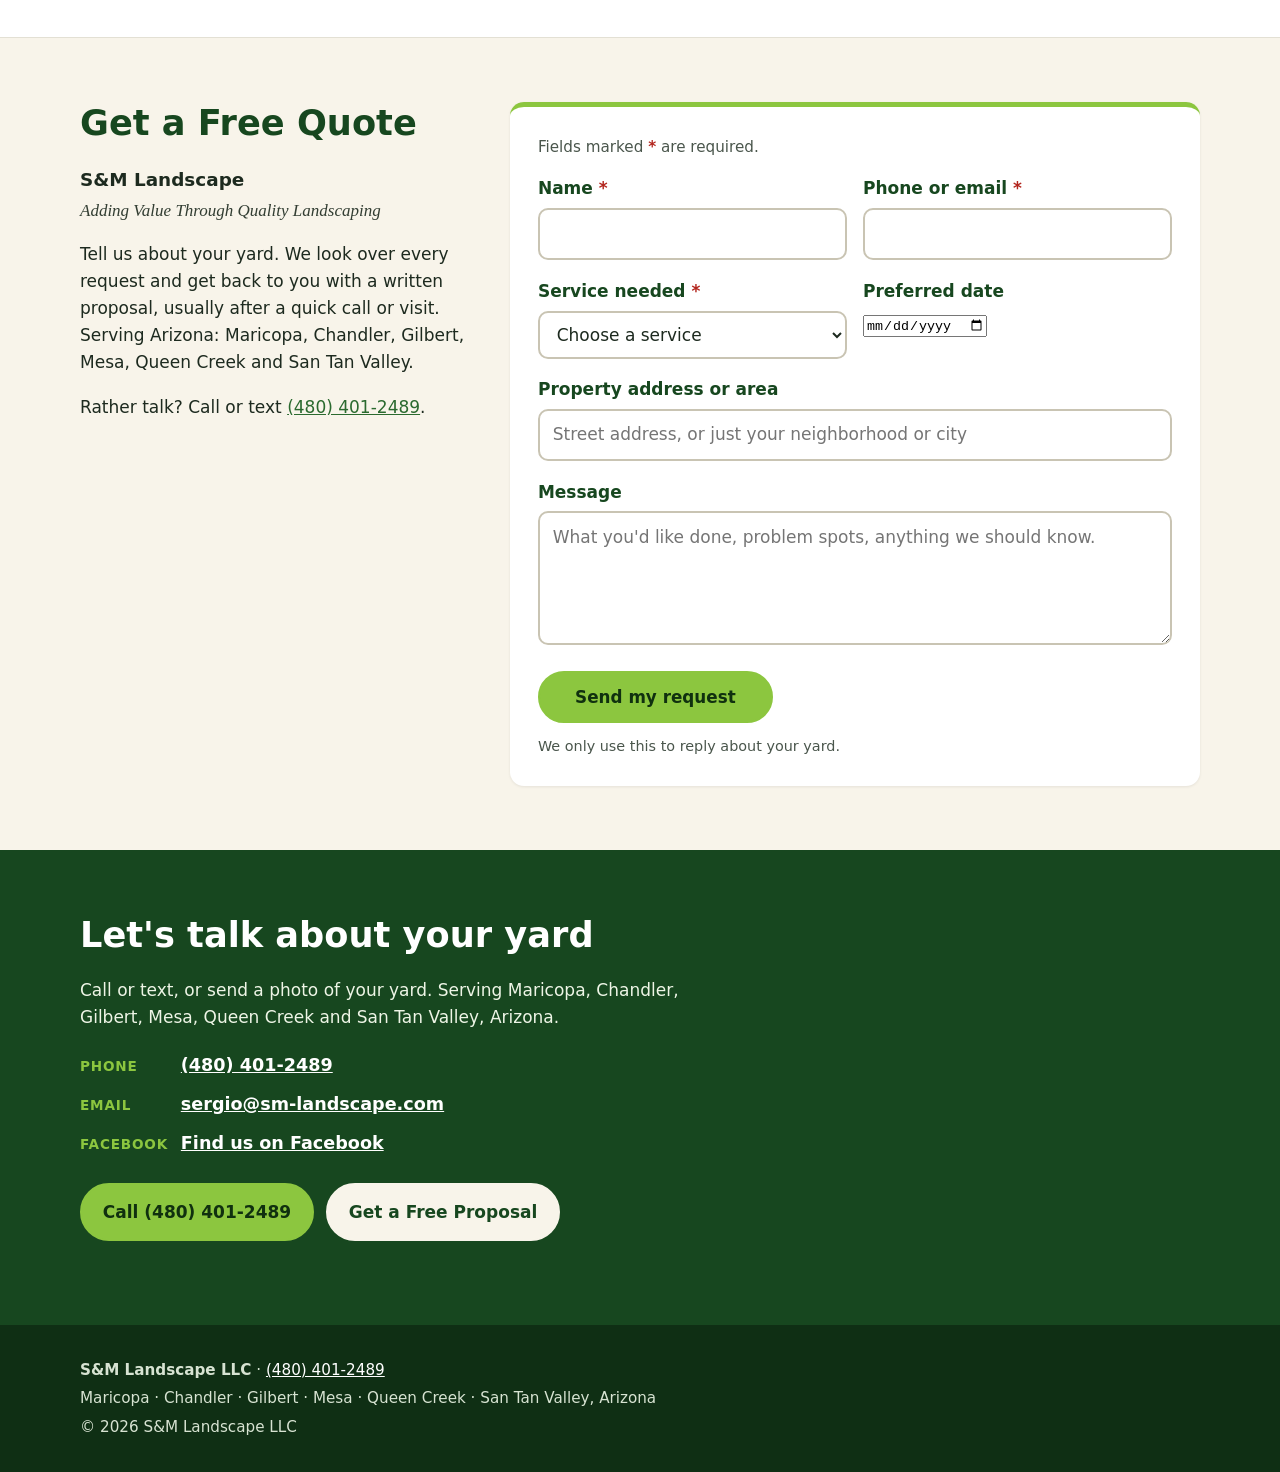
==== commit aea410cb: "Yard layouts" ====
--- a/index.html
+++ b/index.html
@@ -74,7 +74,7 @@
         <article class="card">
           <h3>Design &amp; install</h3>
           <ul>
-            <li>Yard layout plans</li>
+            <li>Yard layouts</li>
             <li>New trees and shrubs</li>
             <li>Seasonal flower color swaps</li>
             <li>Paver patios and walkways</li>
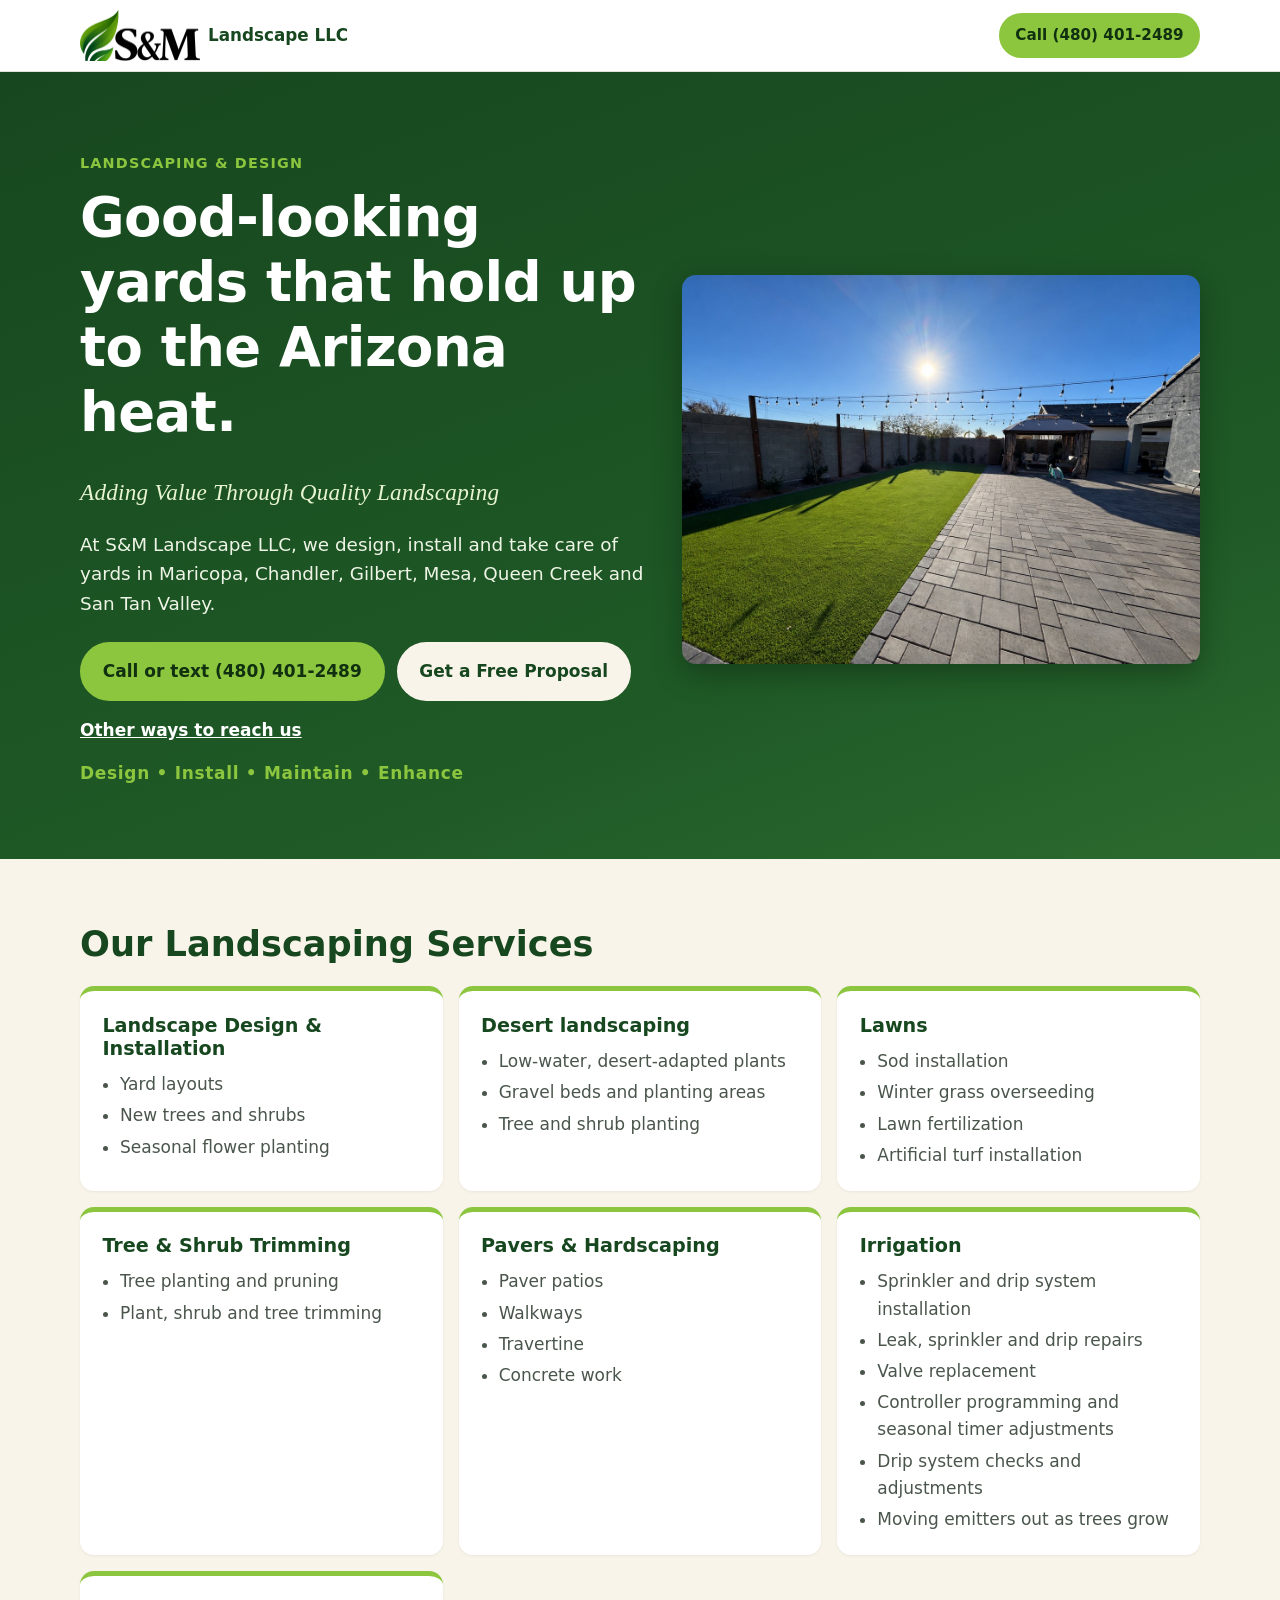
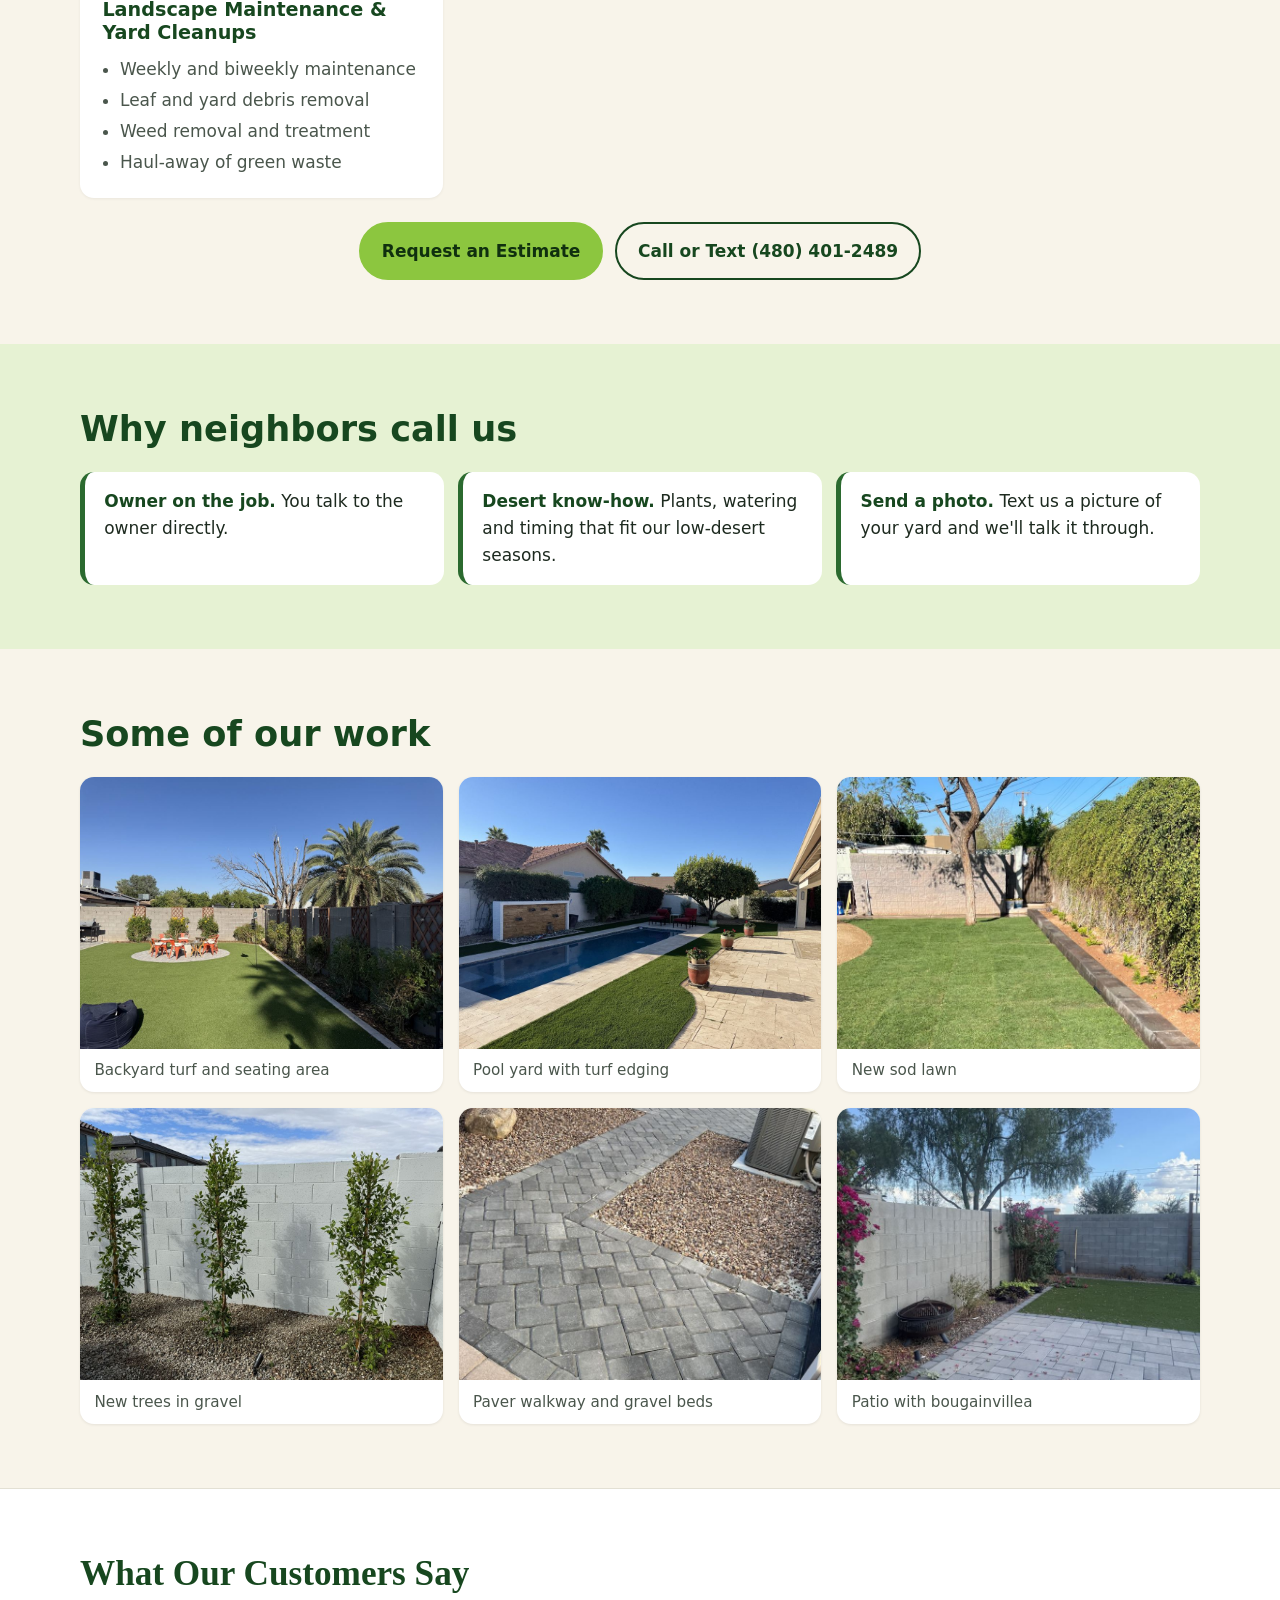
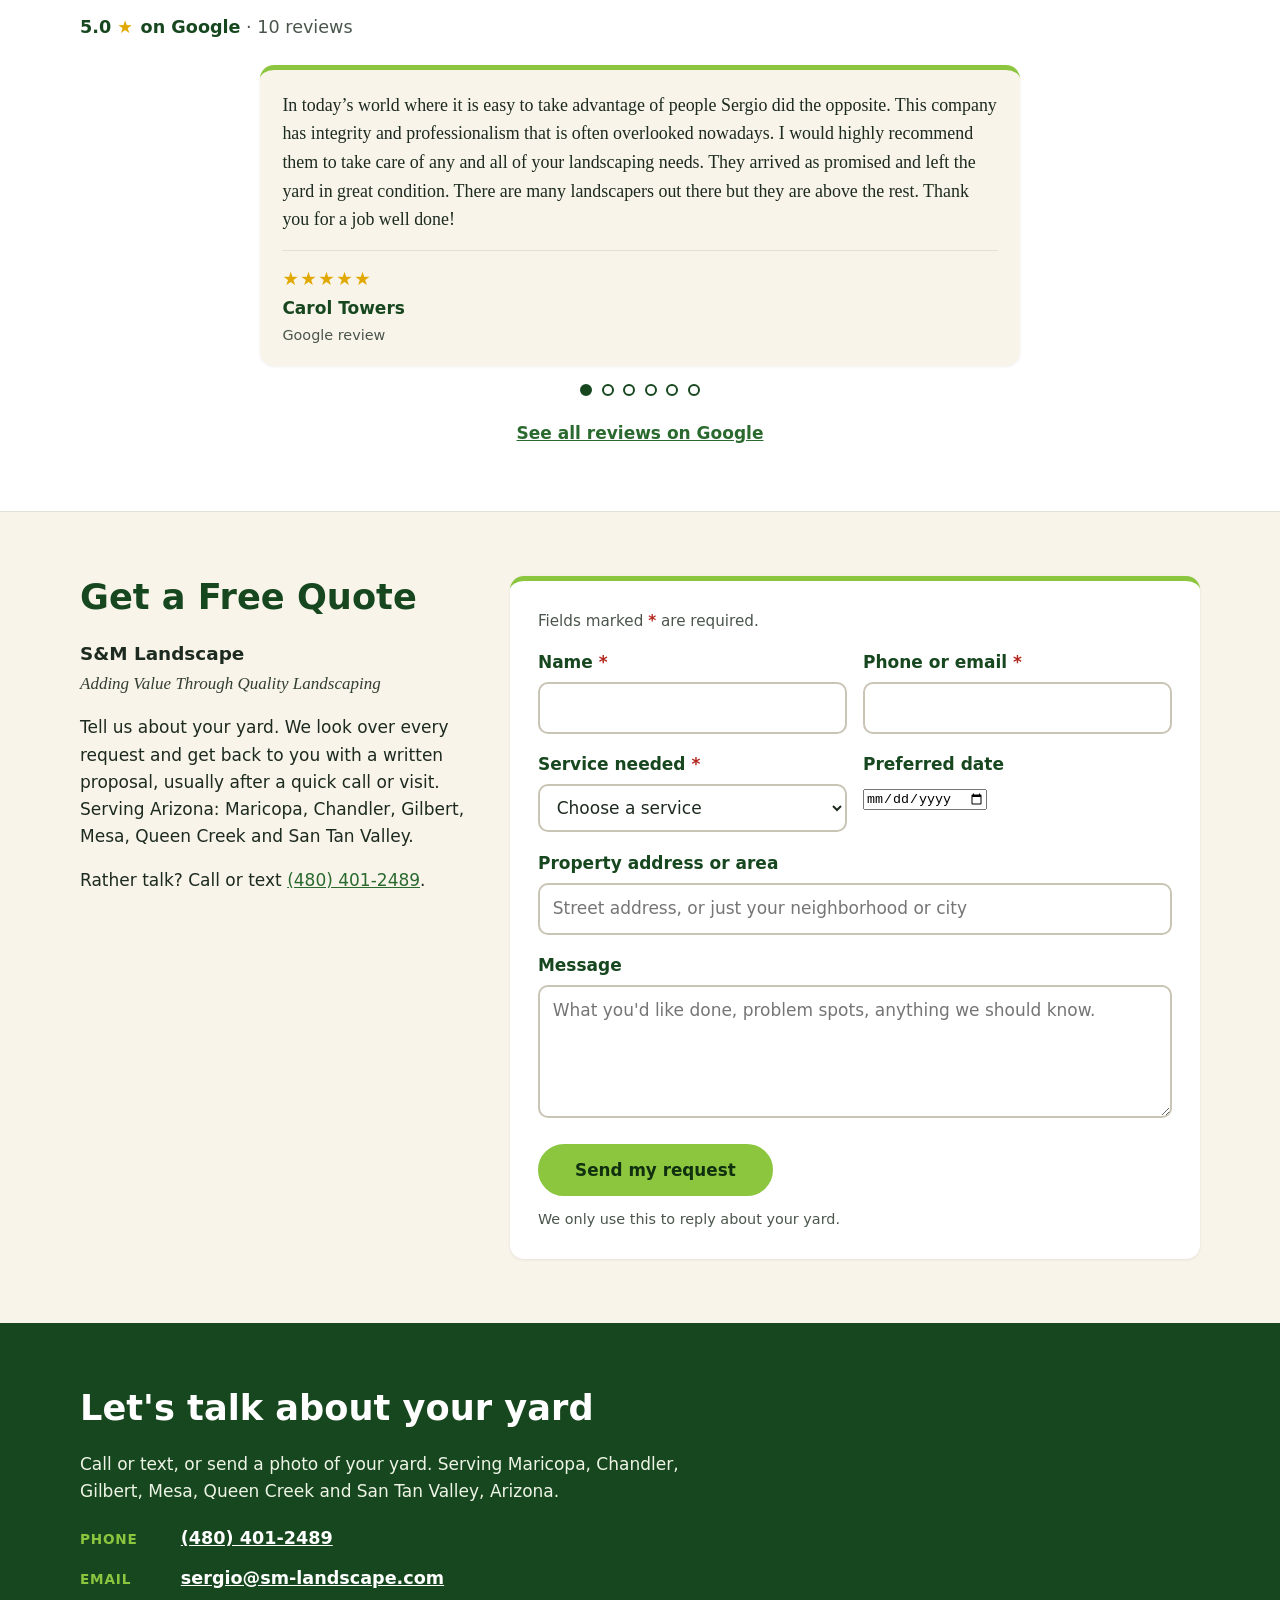
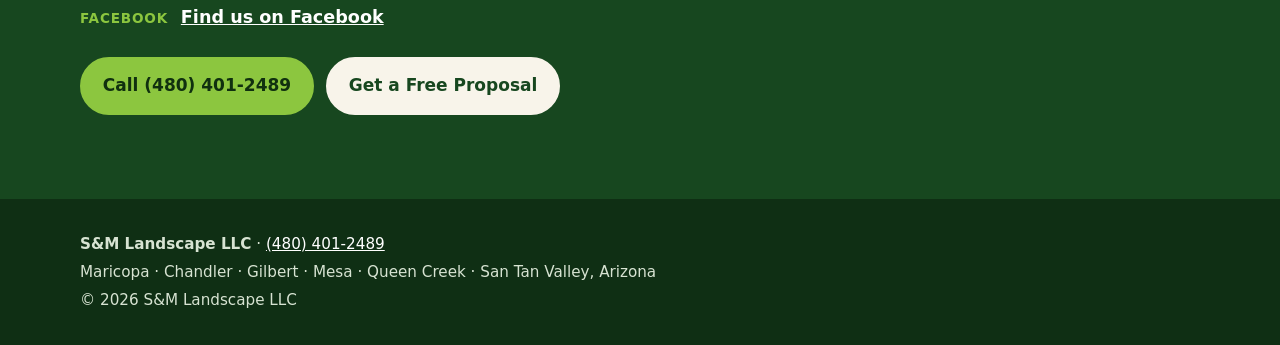
==== commit d8b93176: "Services section update" ====
--- a/index.html
+++ b/index.html
@@ -69,15 +69,14 @@
 
   <section class="services" aria-labelledby="services-h">
     <div class="wrap">
-      <h2 id="services-h">What we do</h2>
+      <h2 id="services-h">Our Landscaping Services</h2>
       <div class="cards">
         <article class="card">
-          <h3>Design &amp; install</h3>
+          <h3>Landscape Design &amp; Installation</h3>
           <ul>
             <li>Yard layouts</li>
             <li>New trees and shrubs</li>
-            <li>Seasonal flower color swaps</li>
-            <li>Paver patios and walkways</li>
+            <li>Seasonal flower planting</li>
           </ul>
         </article>
         <article class="card">
@@ -85,7 +84,7 @@
           <ul>
             <li>Low-water, desert-adapted plants</li>
             <li>Gravel beds and planting areas</li>
-            <li>Fall planting while the soil is warm</li>
+            <li>Tree and shrub planting</li>
           </ul>
         </article>
         <article class="card">
@@ -93,33 +92,50 @@
           <ul>
             <li>Sod installation</li>
             <li>Winter grass overseeding</li>
-            <li>Lawn fertilizing and feeding</li>
+            <li>Lawn fertilization</li>
             <li>Artificial turf installation</li>
           </ul>
         </article>
         <article class="card">
-          <h3>Trees &amp; pruning</h3>
-          <ul>
-            <li>Tree health and care</li>
-            <li>Plant and tree trimming</li>
+          <h3>Tree &amp; Shrub Trimming</h3>
+          <ul>
+            <li>Tree planting and pruning</li>
+            <li>Plant, shrub and tree trimming</li>
+          </ul>
+        </article>
+        <article class="card">
+          <h3>Pavers &amp; Hardscaping</h3>
+          <ul>
+            <li>Paver patios</li>
+            <li>Walkways</li>
+            <li>Travertine</li>
+            <li>Concrete work</li>
           </ul>
         </article>
         <article class="card">
           <h3>Irrigation</h3>
           <ul>
+            <li>Sprinkler and drip system installation</li>
+            <li>Leak, sprinkler and drip repairs</li>
+            <li>Valve replacement</li>
+            <li>Controller programming and seasonal timer adjustments</li>
             <li>Drip system checks and adjustments</li>
             <li>Moving emitters out as trees grow</li>
-            <li>Seasonal timer adjustments</li>
-          </ul>
-        </article>
-        <article class="card">
-          <h3>Cleanups &amp; upkeep</h3>
-          <ul>
+          </ul>
+        </article>
+        <article class="card">
+          <h3>Landscape Maintenance &amp; Yard Cleanups</h3>
+          <ul>
+            <li>Weekly and biweekly maintenance</li>
             <li>Leaf and yard debris removal</li>
             <li>Weed removal and treatment</li>
             <li>Haul-away of green waste</li>
           </ul>
         </article>
+      </div>
+      <div class="services-cta">
+        <a class="btn" href="#proposal">Request an Estimate</a>
+        <a class="btn btn-outline" href="tel:+14804012489">Call or Text (480) 401-2489</a>
       </div>
     </div>
   </section>
--- a/style.css
+++ b/style.css
@@ -165,3 +165,6 @@
 .review-date{font-size:.9rem;color:var(--muted)}
 .reviews-more{margin:1.5rem 0 0}
 .reviews-more a{font-weight:700}
+.services-cta{display:flex;flex-wrap:wrap;gap:.75rem;justify-content:center;margin-top:1.5rem}
+.btn-outline{background:transparent;color:var(--green);border-color:var(--green)}
+.btn-outline:hover{background:var(--green);color:#fff;border-color:var(--green)}
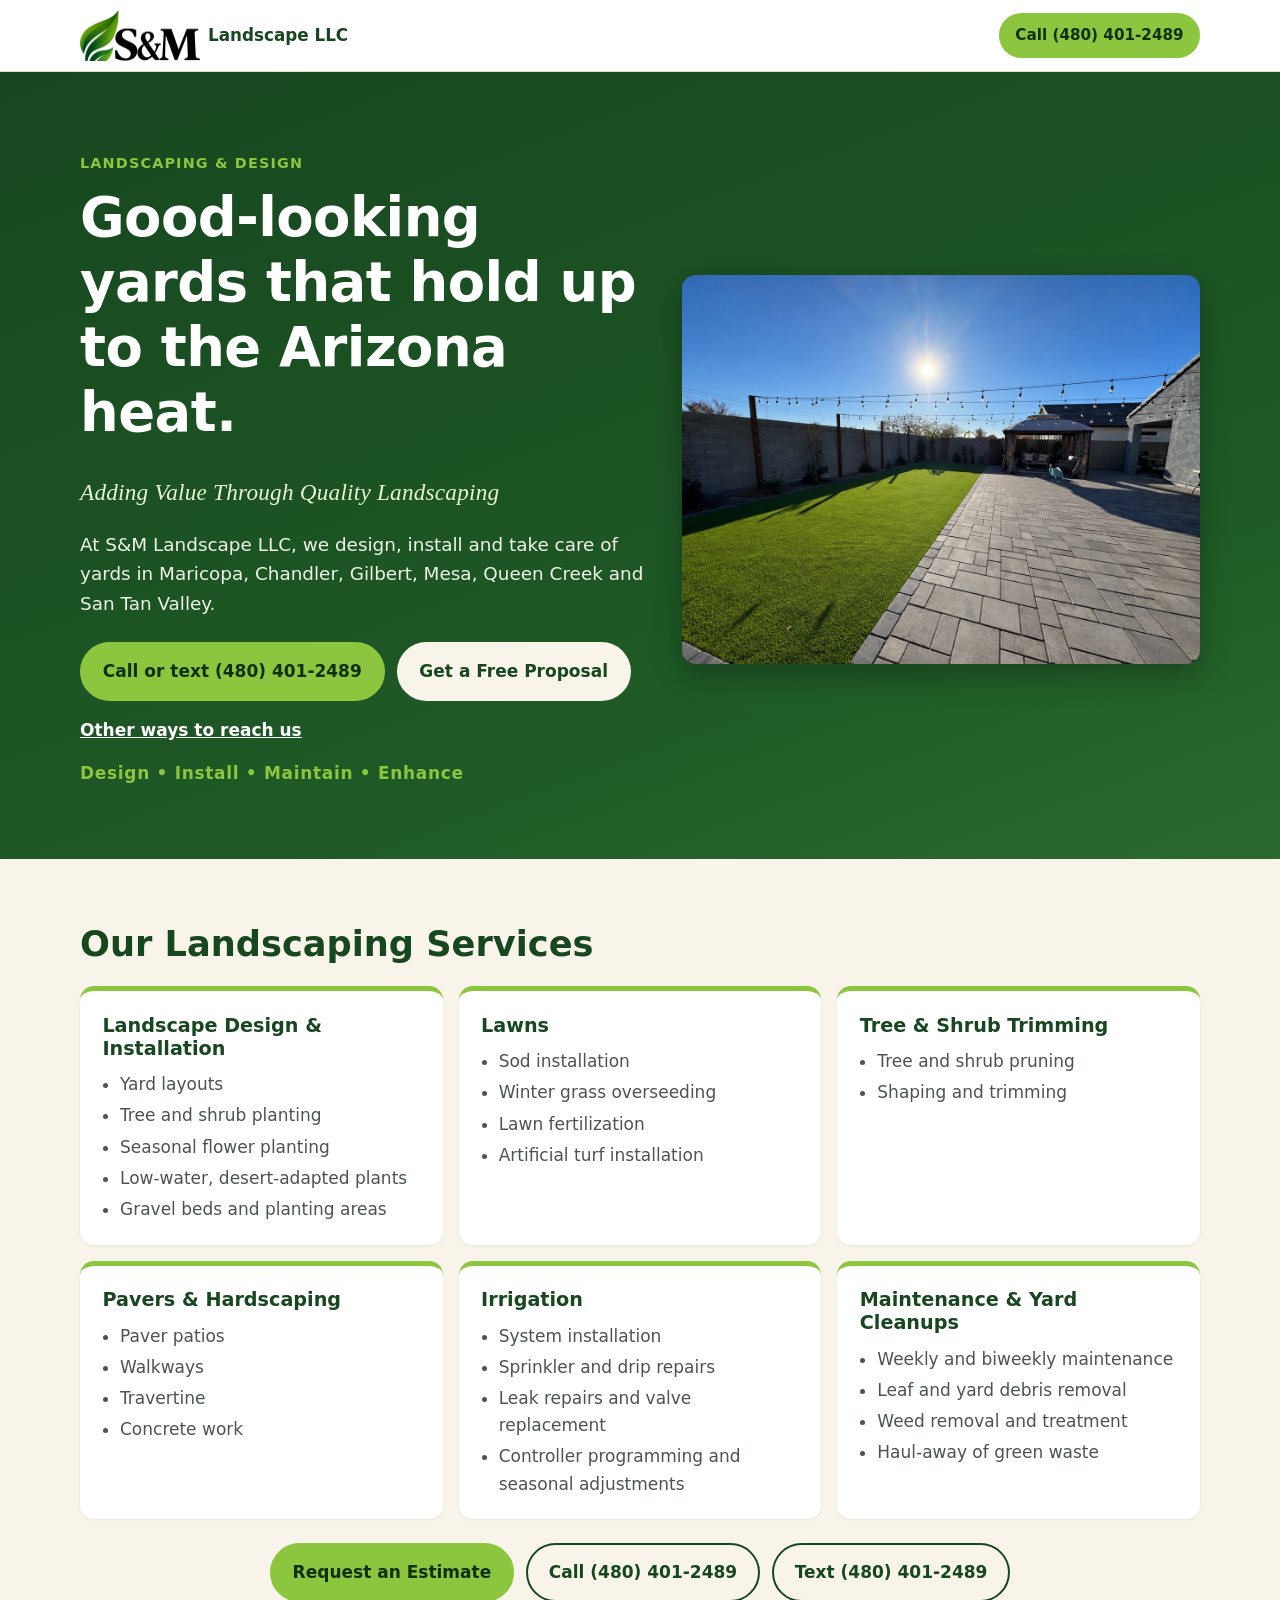
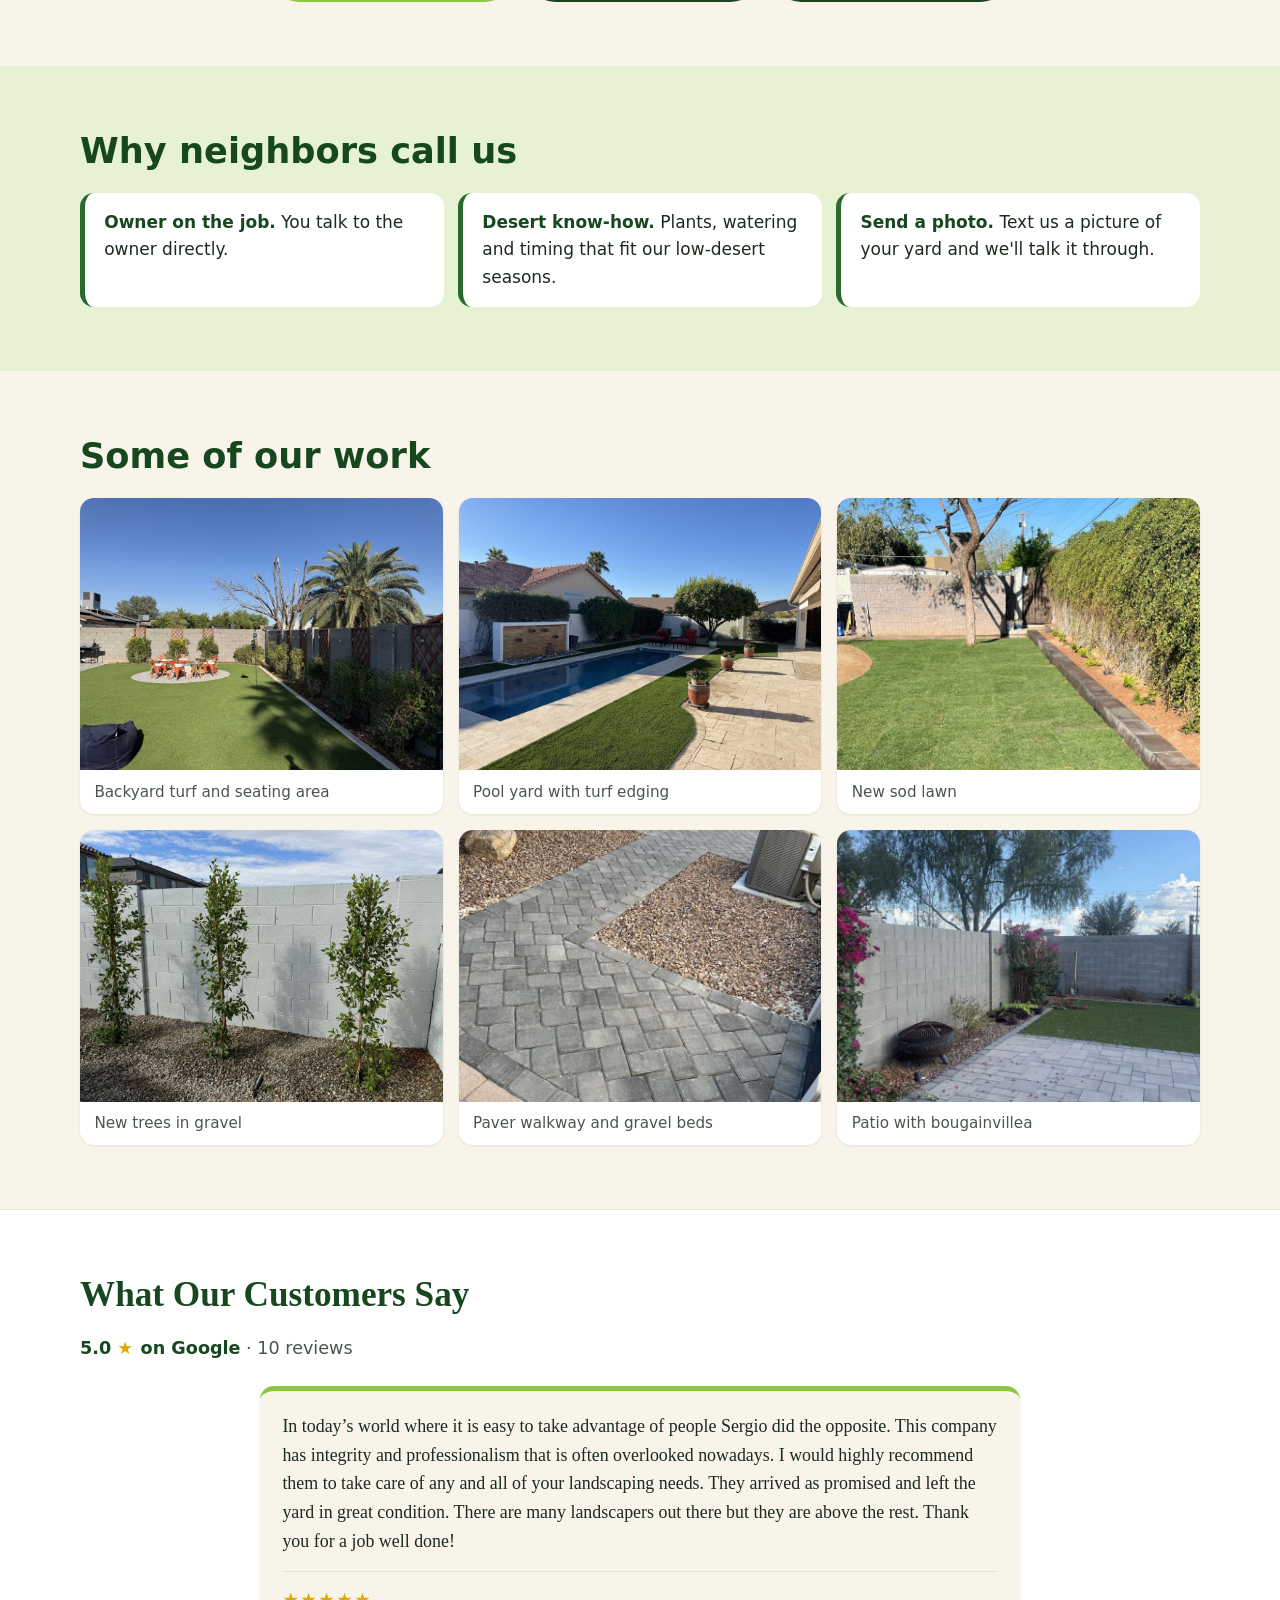
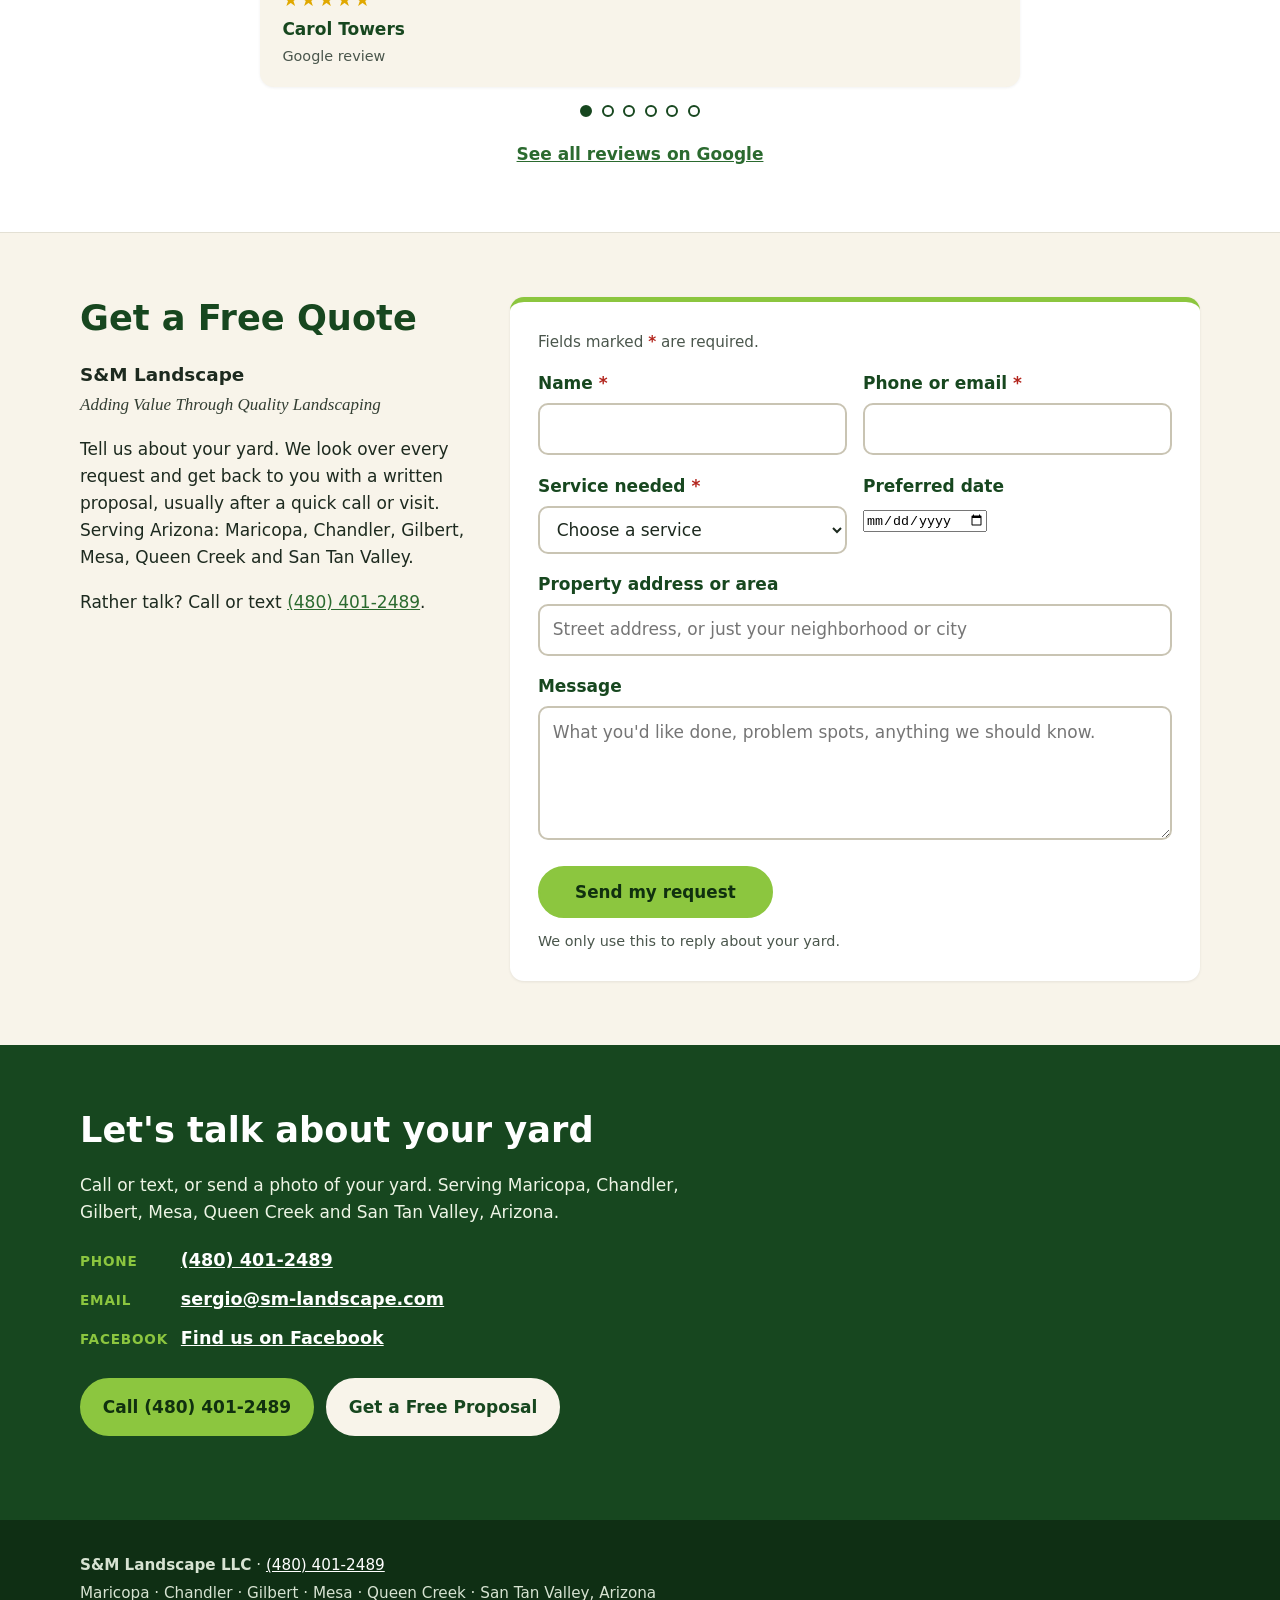
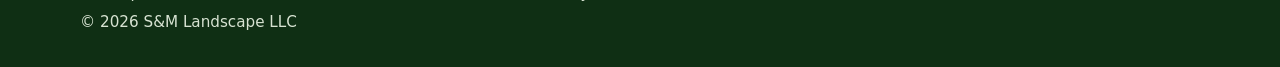
==== commit 357862b8: "Six service cards, separate Call and Text buttons" ====
--- a/index.html
+++ b/index.html
@@ -75,16 +75,10 @@
           <h3>Landscape Design &amp; Installation</h3>
           <ul>
             <li>Yard layouts</li>
-            <li>New trees and shrubs</li>
+            <li>Tree and shrub planting</li>
             <li>Seasonal flower planting</li>
-          </ul>
-        </article>
-        <article class="card">
-          <h3>Desert landscaping</h3>
-          <ul>
             <li>Low-water, desert-adapted plants</li>
             <li>Gravel beds and planting areas</li>
-            <li>Tree and shrub planting</li>
           </ul>
         </article>
         <article class="card">
@@ -99,8 +93,8 @@
         <article class="card">
           <h3>Tree &amp; Shrub Trimming</h3>
           <ul>
-            <li>Tree planting and pruning</li>
-            <li>Plant, shrub and tree trimming</li>
+            <li>Tree and shrub pruning</li>
+            <li>Shaping and trimming</li>
           </ul>
         </article>
         <article class="card">
@@ -115,16 +109,14 @@
         <article class="card">
           <h3>Irrigation</h3>
           <ul>
-            <li>Sprinkler and drip system installation</li>
-            <li>Leak, sprinkler and drip repairs</li>
-            <li>Valve replacement</li>
-            <li>Controller programming and seasonal timer adjustments</li>
-            <li>Drip system checks and adjustments</li>
-            <li>Moving emitters out as trees grow</li>
-          </ul>
-        </article>
-        <article class="card">
-          <h3>Landscape Maintenance &amp; Yard Cleanups</h3>
+            <li>System installation</li>
+            <li>Sprinkler and drip repairs</li>
+            <li>Leak repairs and valve replacement</li>
+            <li>Controller programming and seasonal adjustments</li>
+          </ul>
+        </article>
+        <article class="card">
+          <h3>Maintenance &amp; Yard Cleanups</h3>
           <ul>
             <li>Weekly and biweekly maintenance</li>
             <li>Leaf and yard debris removal</li>
@@ -135,7 +127,8 @@
       </div>
       <div class="services-cta">
         <a class="btn" href="#proposal">Request an Estimate</a>
-        <a class="btn btn-outline" href="tel:+14804012489">Call or Text (480) 401-2489</a>
+        <a class="btn btn-outline" href="tel:+14804012489">Call (480) 401-2489</a>
+        <a class="btn btn-outline" href="sms:+14804012489">Text (480) 401-2489</a>
       </div>
     </div>
   </section>
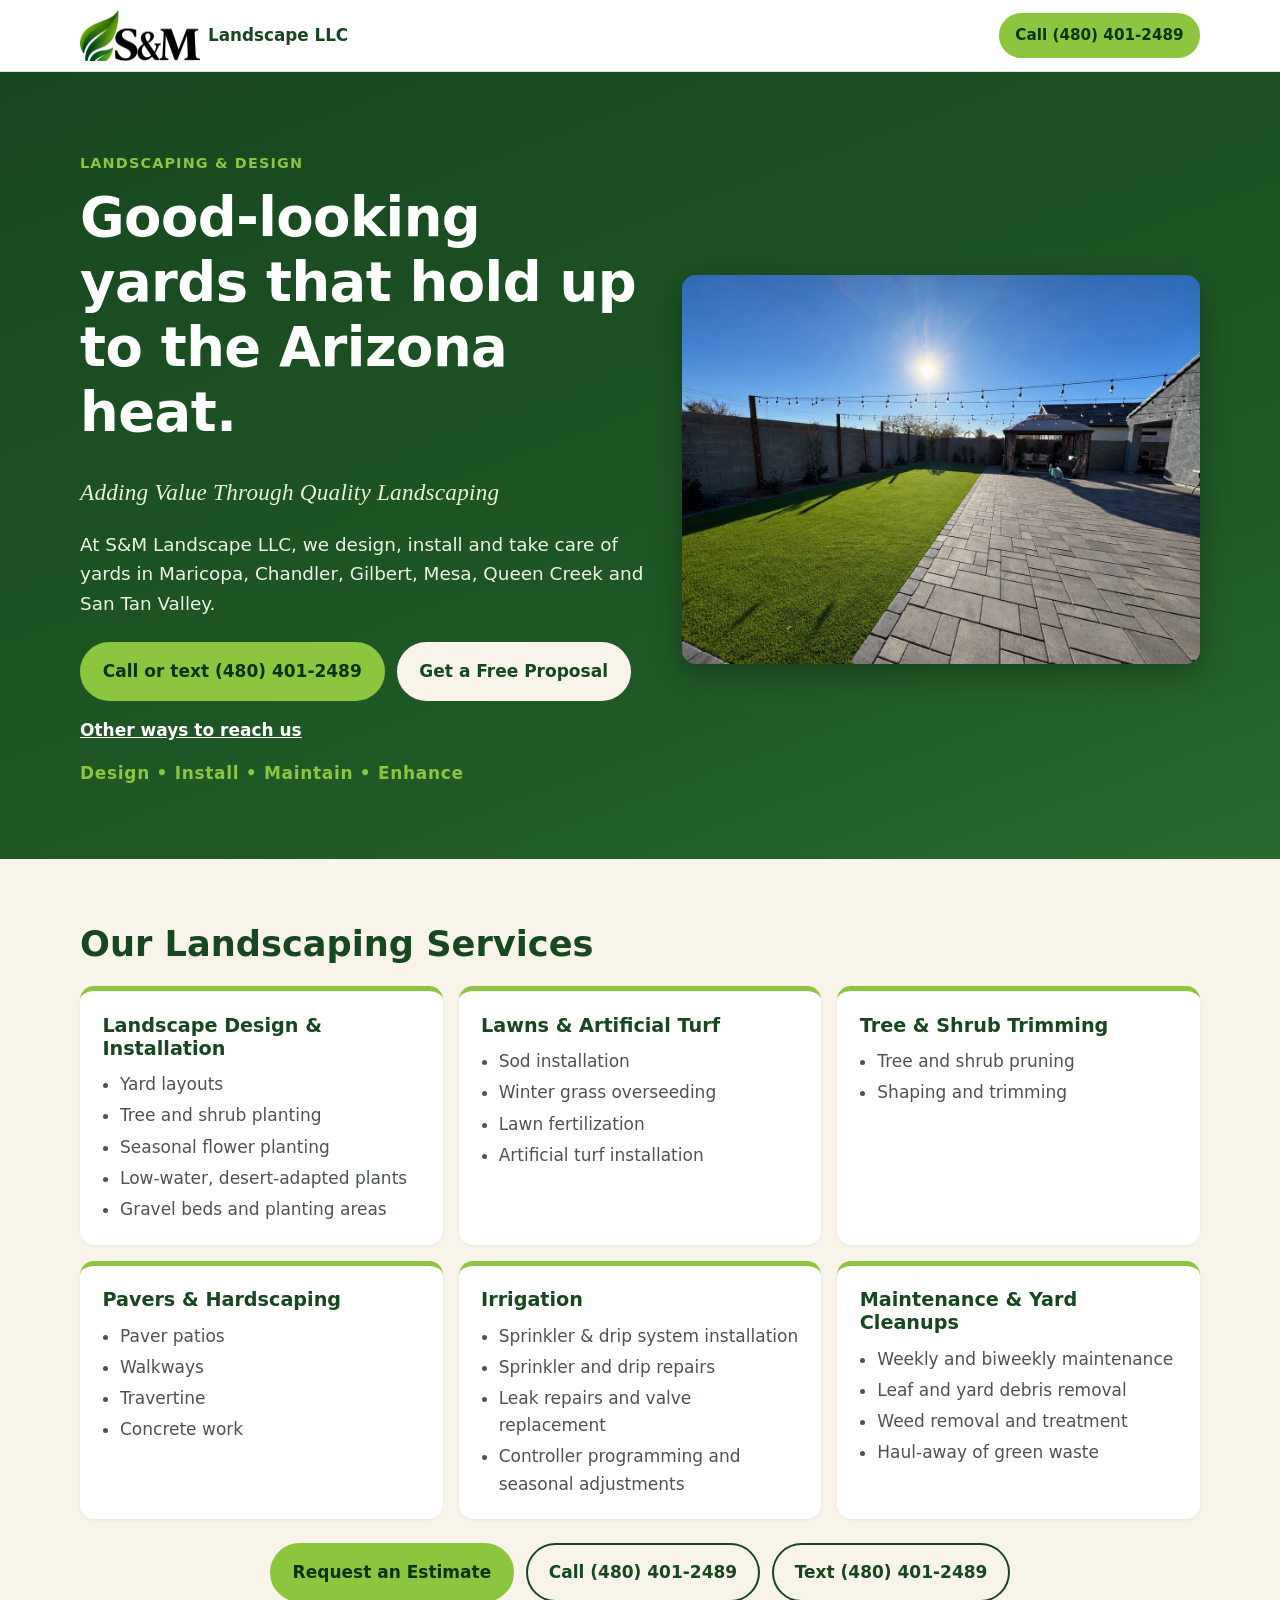
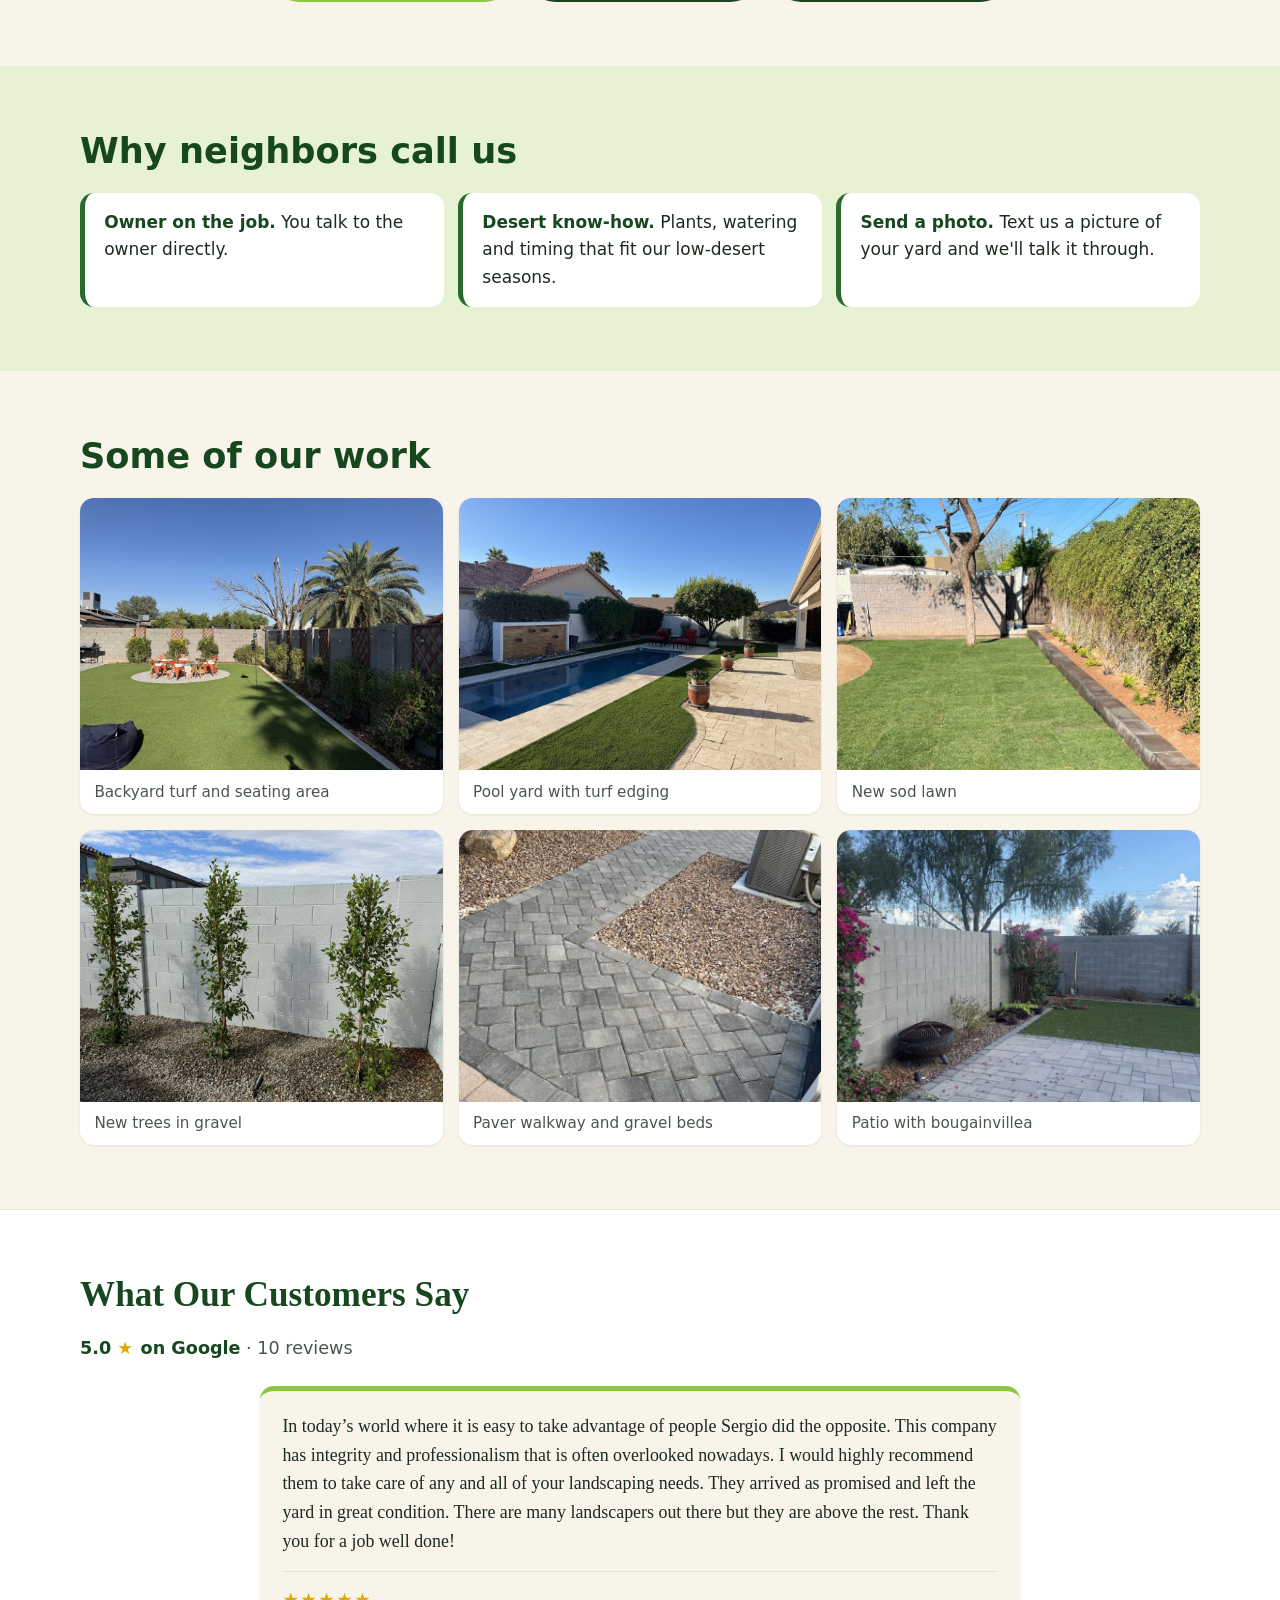
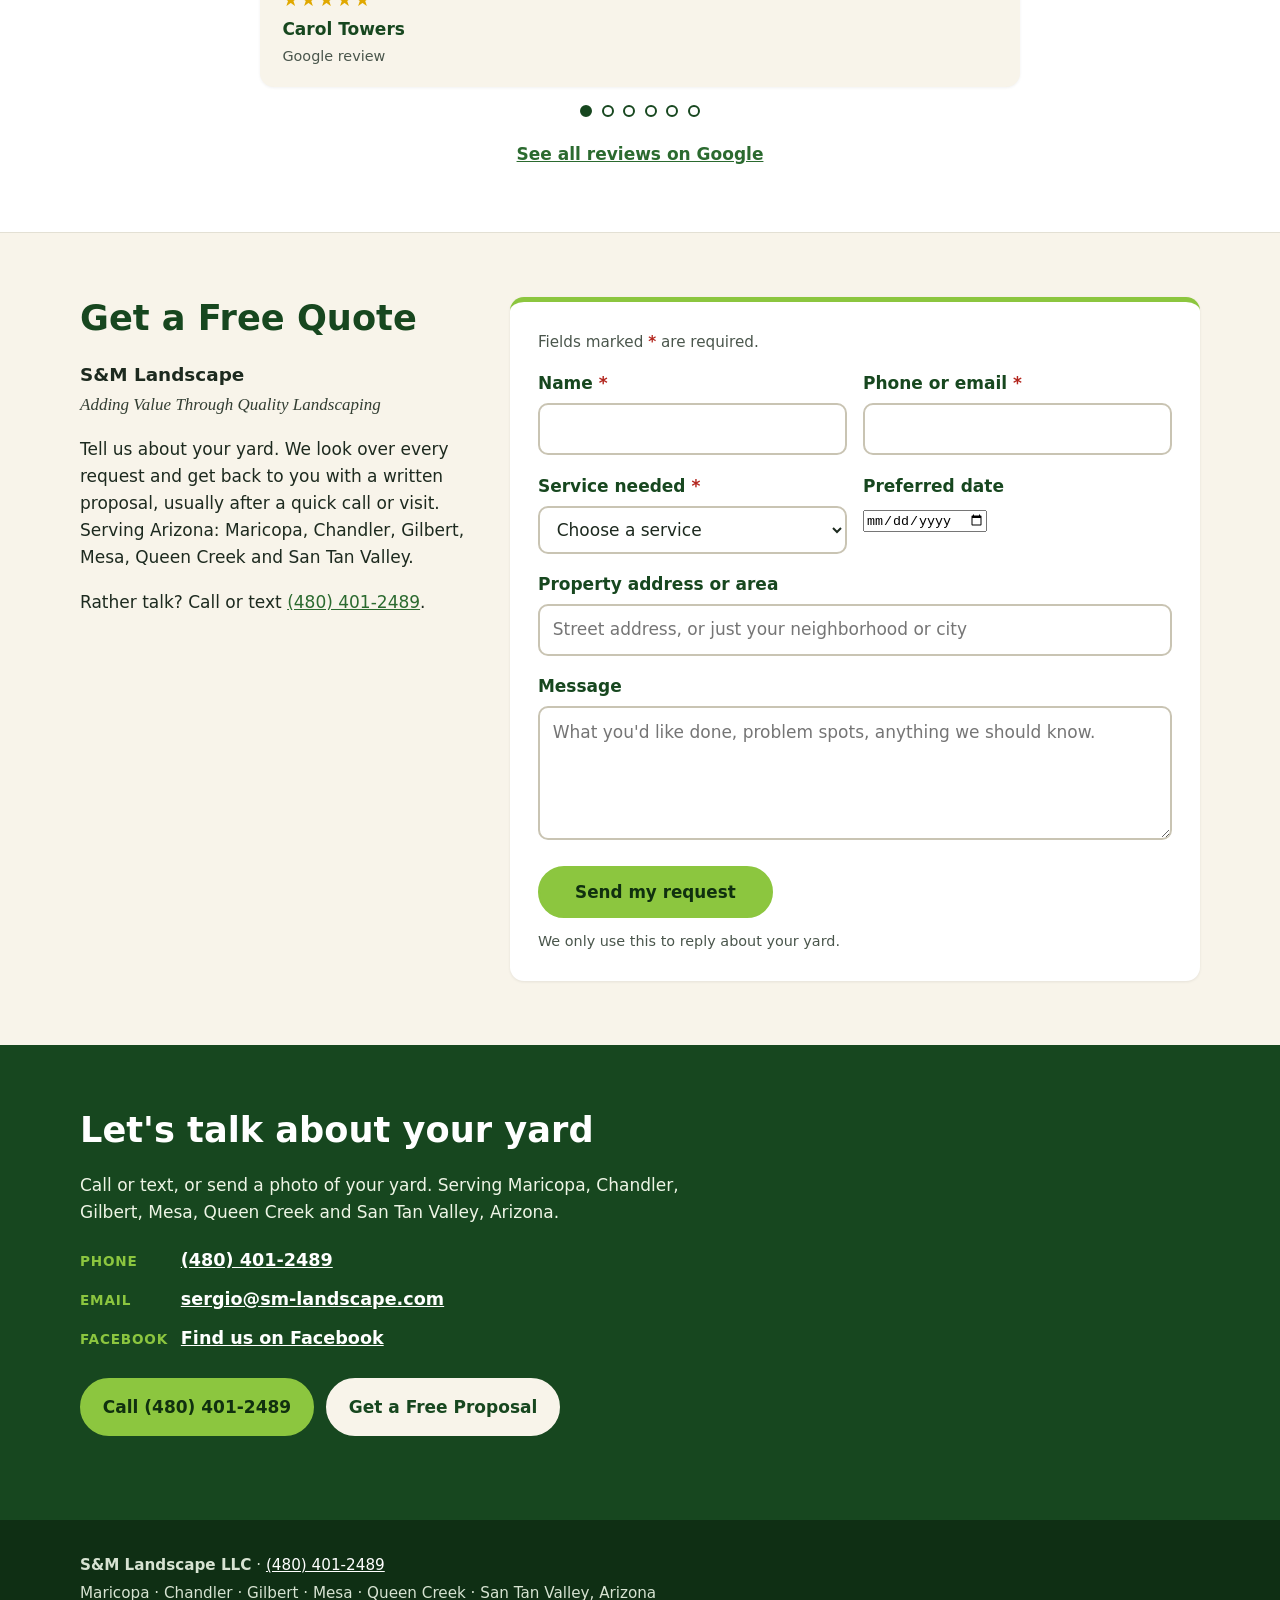
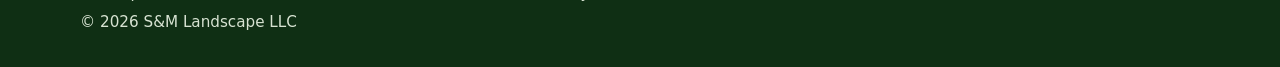
==== commit bb8cdf2b: "Lawns & Artificial Turf, sprinkler wording" ====
--- a/index.html
+++ b/index.html
@@ -82,7 +82,7 @@
           </ul>
         </article>
         <article class="card">
-          <h3>Lawns</h3>
+          <h3>Lawns &amp; Artificial Turf</h3>
           <ul>
             <li>Sod installation</li>
             <li>Winter grass overseeding</li>
@@ -109,7 +109,7 @@
         <article class="card">
           <h3>Irrigation</h3>
           <ul>
-            <li>System installation</li>
+            <li>Sprinkler &amp; drip system installation</li>
             <li>Sprinkler and drip repairs</li>
             <li>Leak repairs and valve replacement</li>
             <li>Controller programming and seasonal adjustments</li>
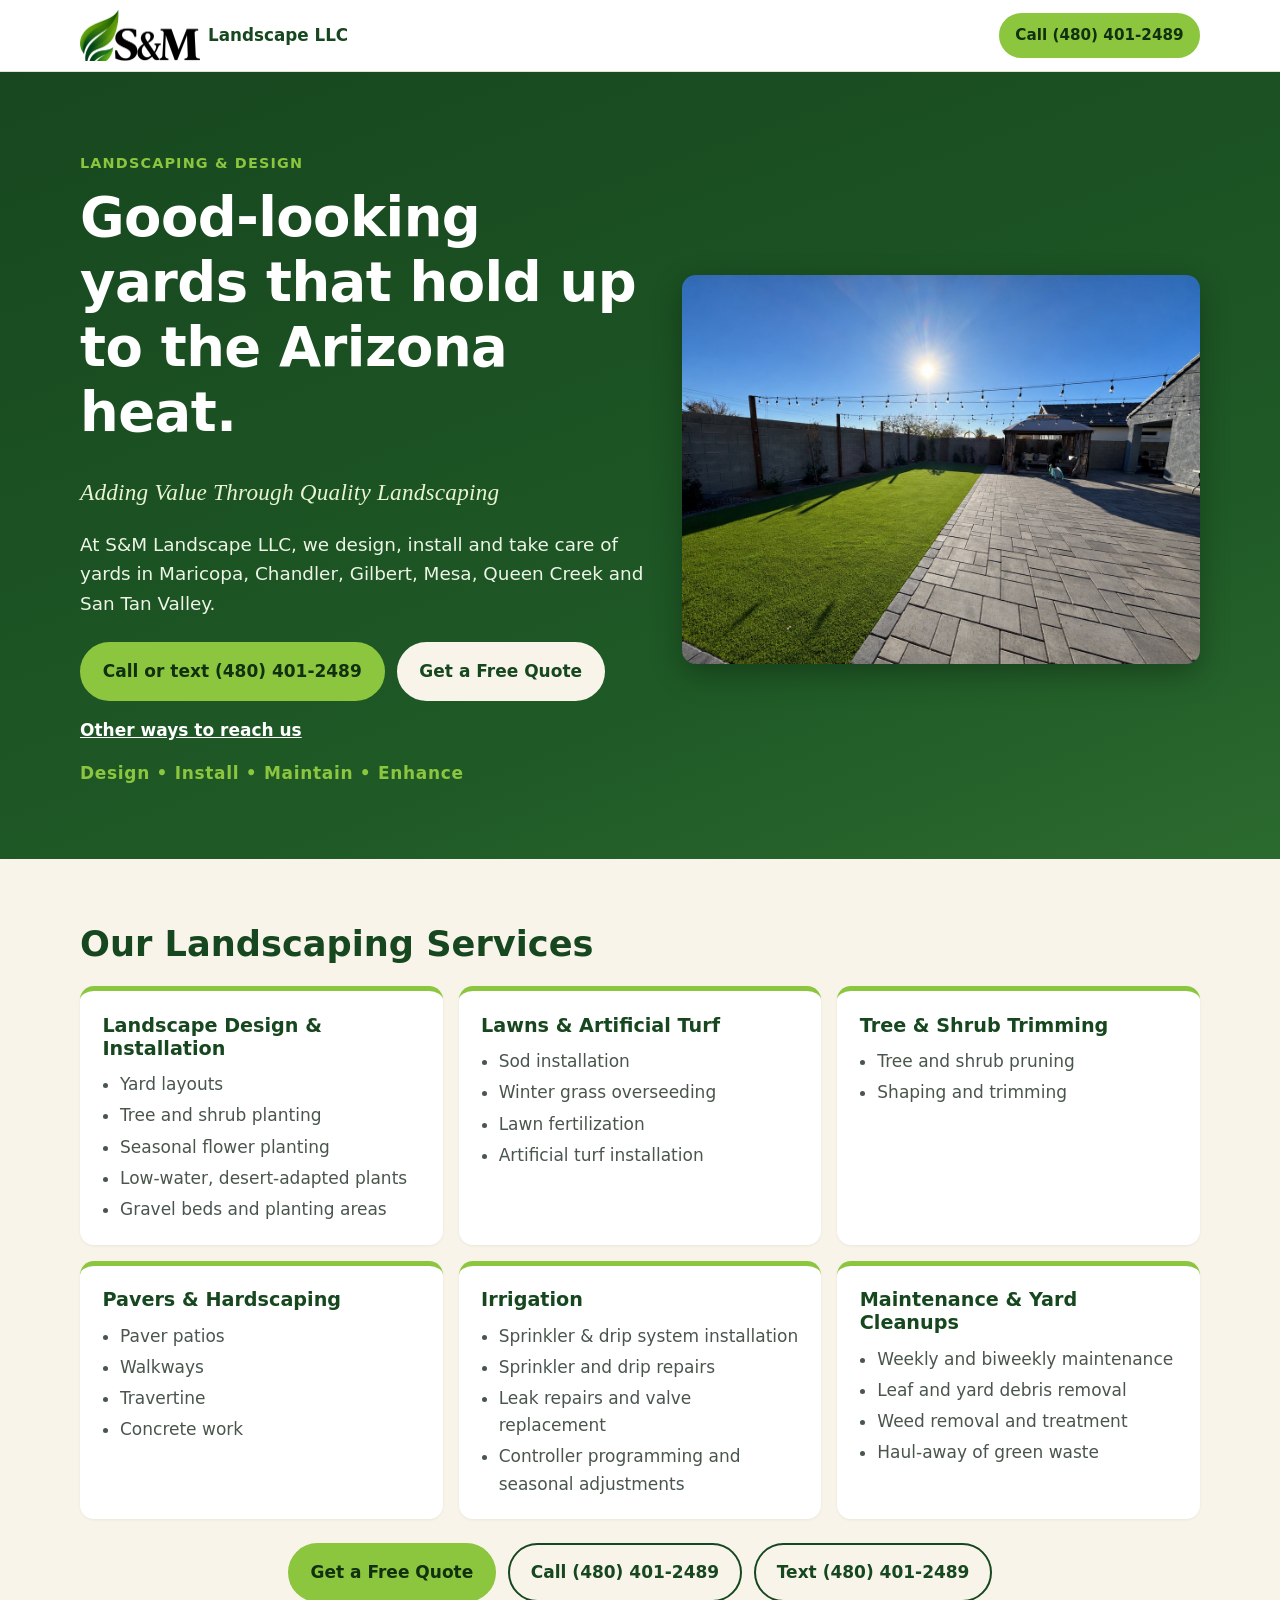
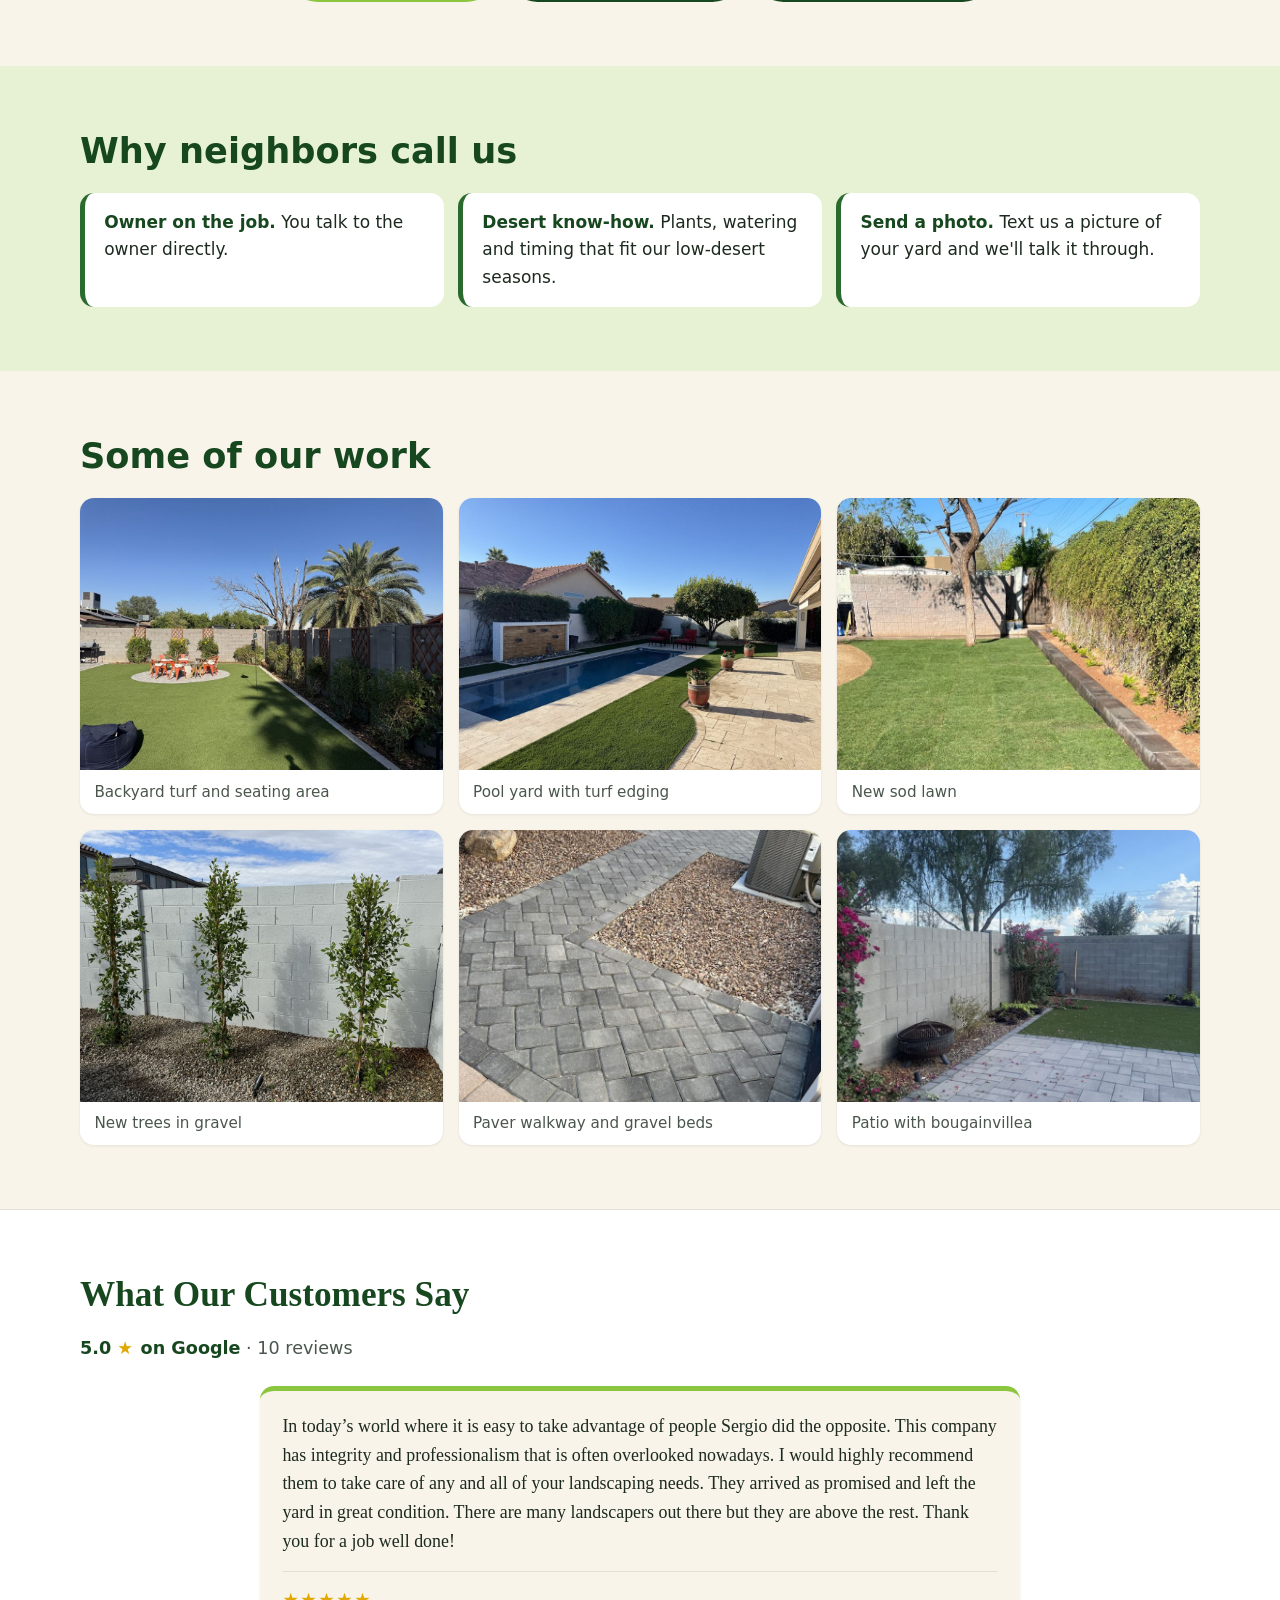
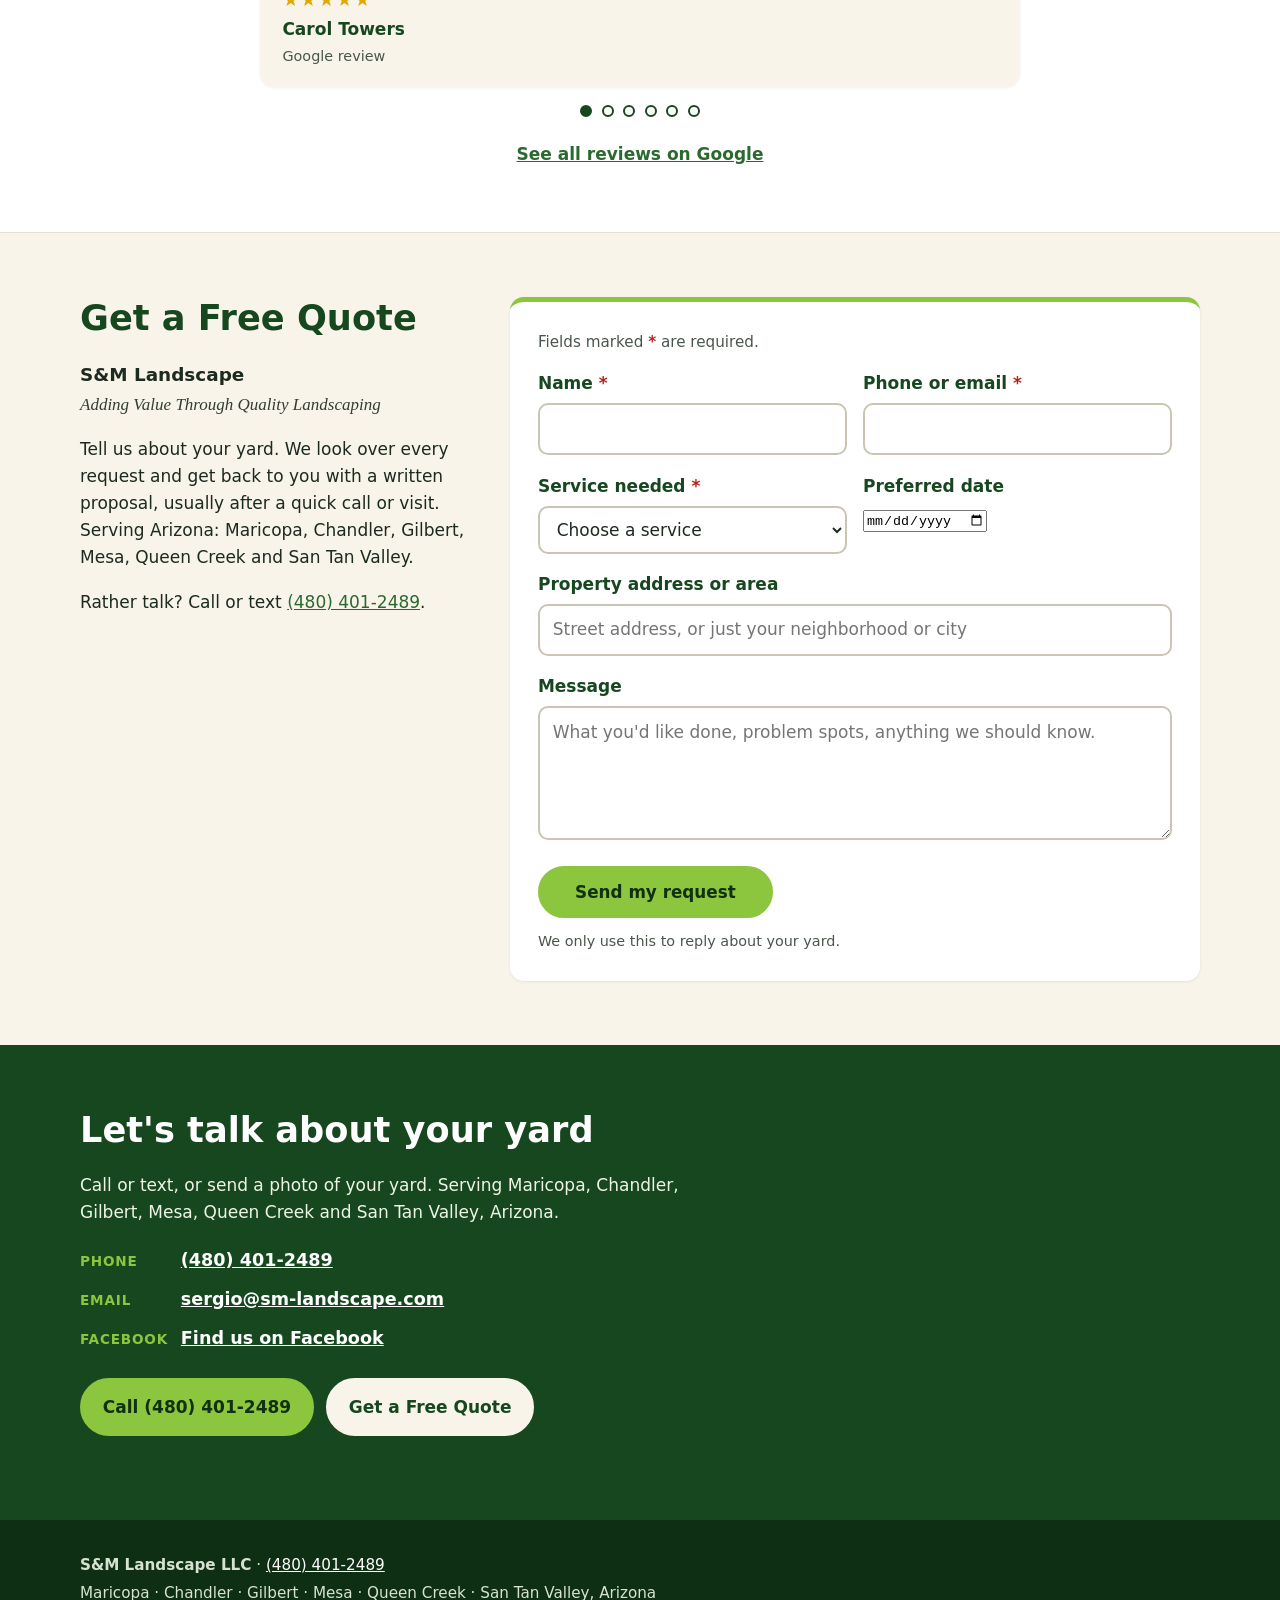
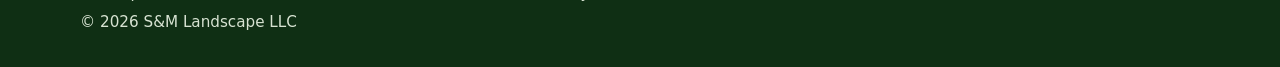
==== commit 583cedc5: "Get a Free Quote wording, reviews box fits text" ====
--- a/index.html
+++ b/index.html
@@ -58,7 +58,7 @@
       <p class="lead">At S&amp;M Landscape LLC, we design, install and take care of yards in Maricopa, Chandler, Gilbert, Mesa, Queen&nbsp;Creek and San&nbsp;Tan&nbsp;Valley.</p>
       <div class="cta-row">
         <a class="btn" href="tel:+14804012489">Call or text (480) 401-2489</a>
-        <a class="btn btn-light" href="#proposal">Get a Free Proposal</a>
+        <a class="btn btn-light" href="#proposal">Get a Free Quote</a>
       </div>
       <p class="hero-more"><a href="#contact">Other ways to reach us</a></p>
       <p class="tagline">Design &bull; Install &bull; Maintain &bull; Enhance</p>
@@ -126,7 +126,7 @@
         </article>
       </div>
       <div class="services-cta">
-        <a class="btn" href="#proposal">Request an Estimate</a>
+        <a class="btn" href="#proposal">Get a Free Quote</a>
         <a class="btn btn-outline" href="tel:+14804012489">Call (480) 401-2489</a>
         <a class="btn btn-outline" href="sms:+14804012489">Text (480) 401-2489</a>
       </div>
@@ -309,7 +309,7 @@
       </ul>
       <div class="cta-row">
         <a class="btn" href="tel:+14804012489">Call (480) 401-2489</a>
-        <a class="btn btn-light" href="#proposal">Get a Free Proposal</a>
+        <a class="btn btn-light" href="#proposal">Get a Free Quote</a>
       </div>
     </div>
   </section>
--- a/style.css
+++ b/style.css
@@ -145,10 +145,10 @@
 .reviews-summary{margin:-.2rem 0 1.5rem;font-size:1.1rem;color:var(--muted)}
 .reviews-score{font-weight:700;color:var(--green)}
 .review-stars{color:#e0a800;letter-spacing:.08em}
-.review-grid{list-style:none;margin:0 auto;padding:0;display:grid;grid-template-columns:minmax(0,1fr);max-width:760px}
-.review-grid .review{grid-area:1/1;opacity:0;visibility:hidden;transition:opacity .8s ease,visibility .8s}
-.review-grid .review.is-active{opacity:1;visibility:visible}
-.review-grid.no-js .review{grid-area:auto;opacity:1;visibility:visible;margin-bottom:1rem}
+.review-grid{list-style:none;margin:0 auto;padding:0;position:relative;max-width:760px}
+.review-grid .review{position:absolute;top:0;left:0;right:0;opacity:0;visibility:hidden;transition:opacity .8s ease,visibility .8s}
+.review-grid .review.is-active{position:relative;opacity:1;visibility:visible}
+.review-grid.no-js .review{position:static;opacity:1;visibility:visible;margin-bottom:1rem}
 .review-grid .review blockquote{font-size:1.12rem}
 .review-dots{display:flex;justify-content:center;gap:.6rem;margin:1.1rem 0 0}
 .review-dots button{width:12px;height:12px;border-radius:50%;border:2px solid var(--green);background:transparent;padding:0;cursor:pointer}
